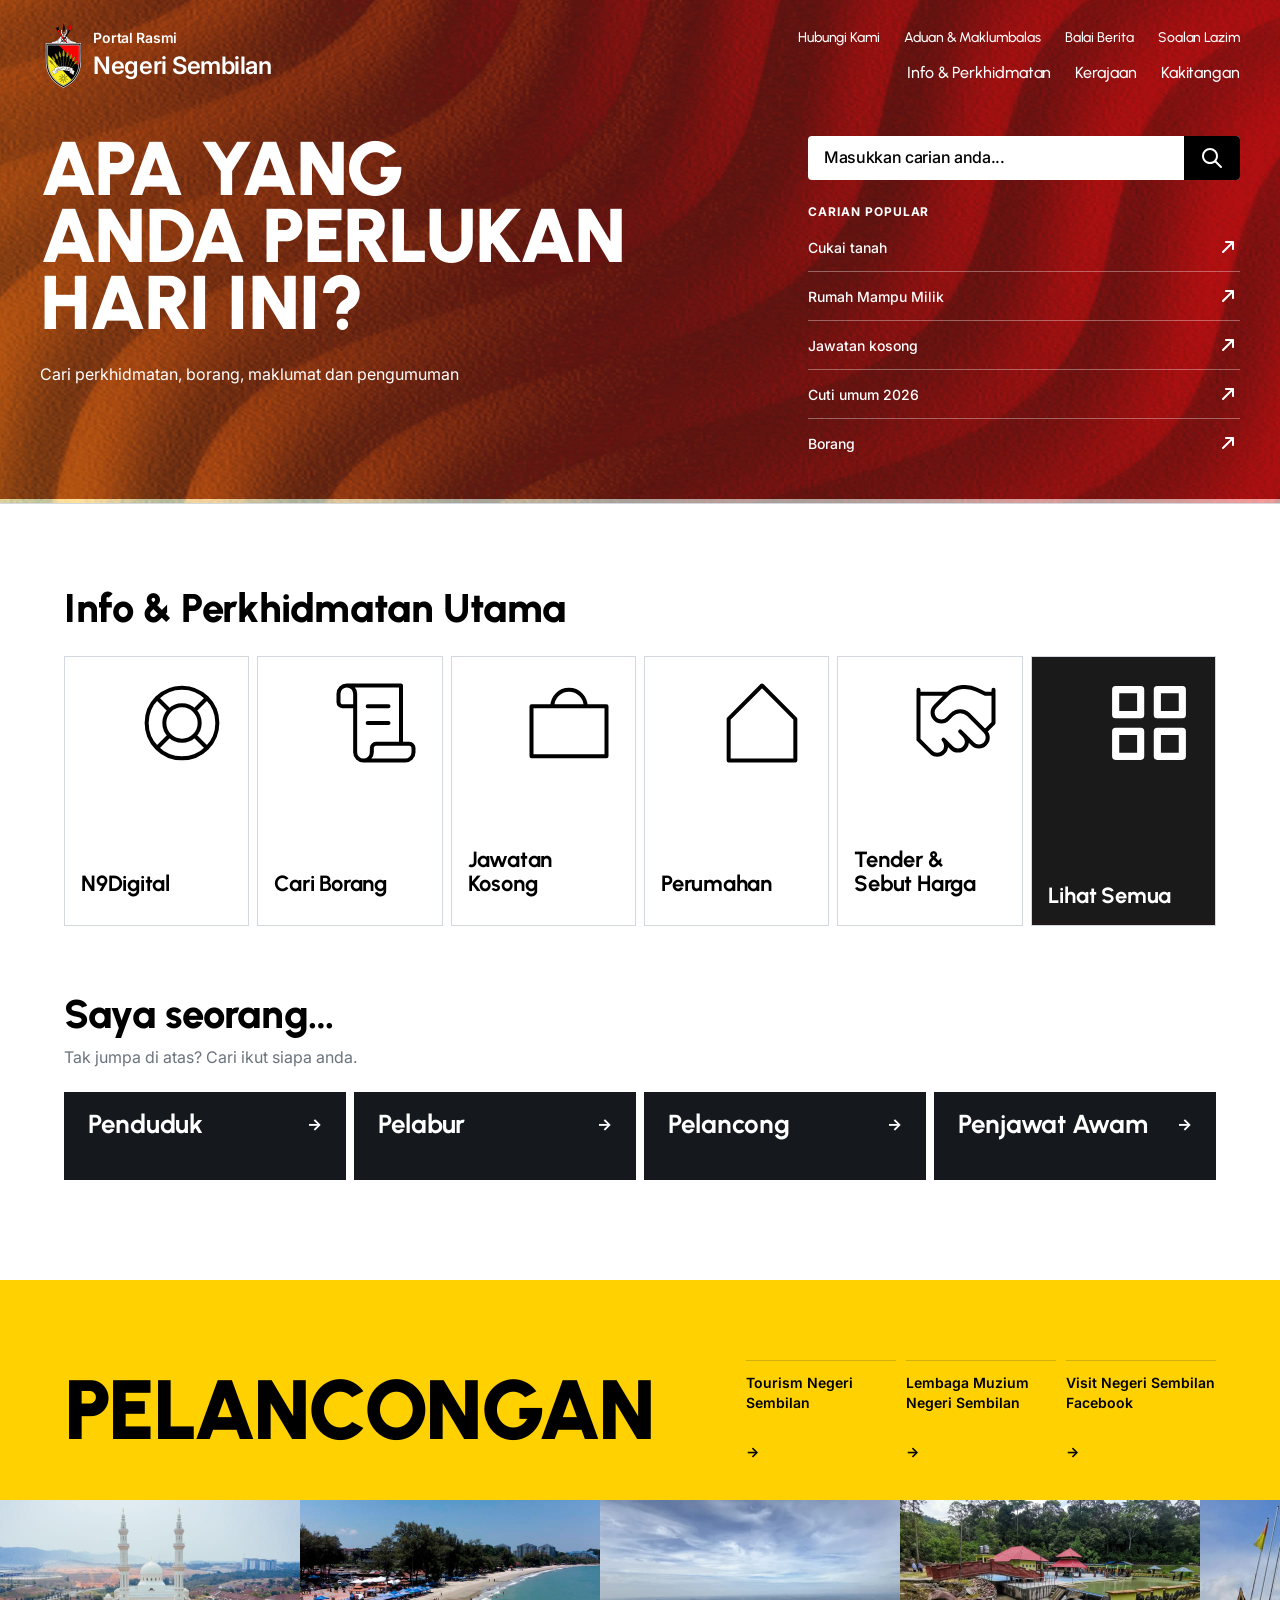
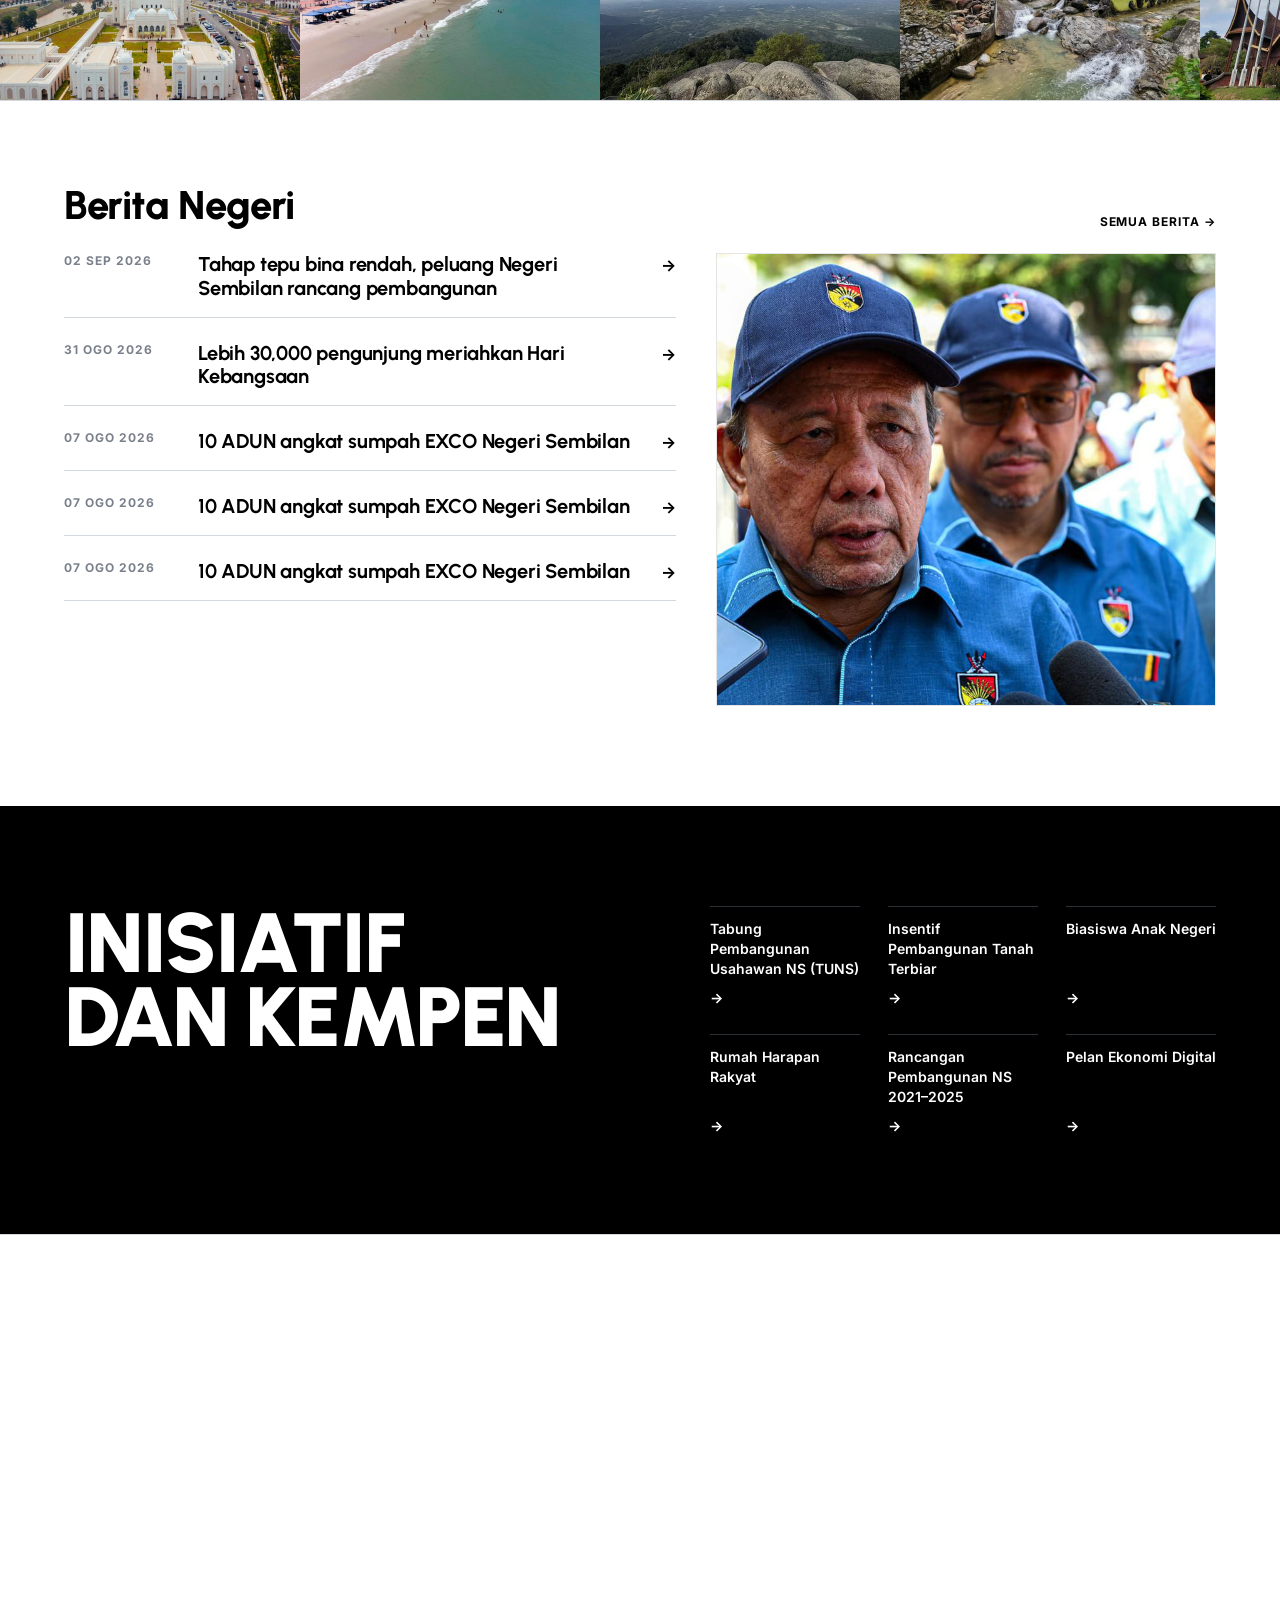
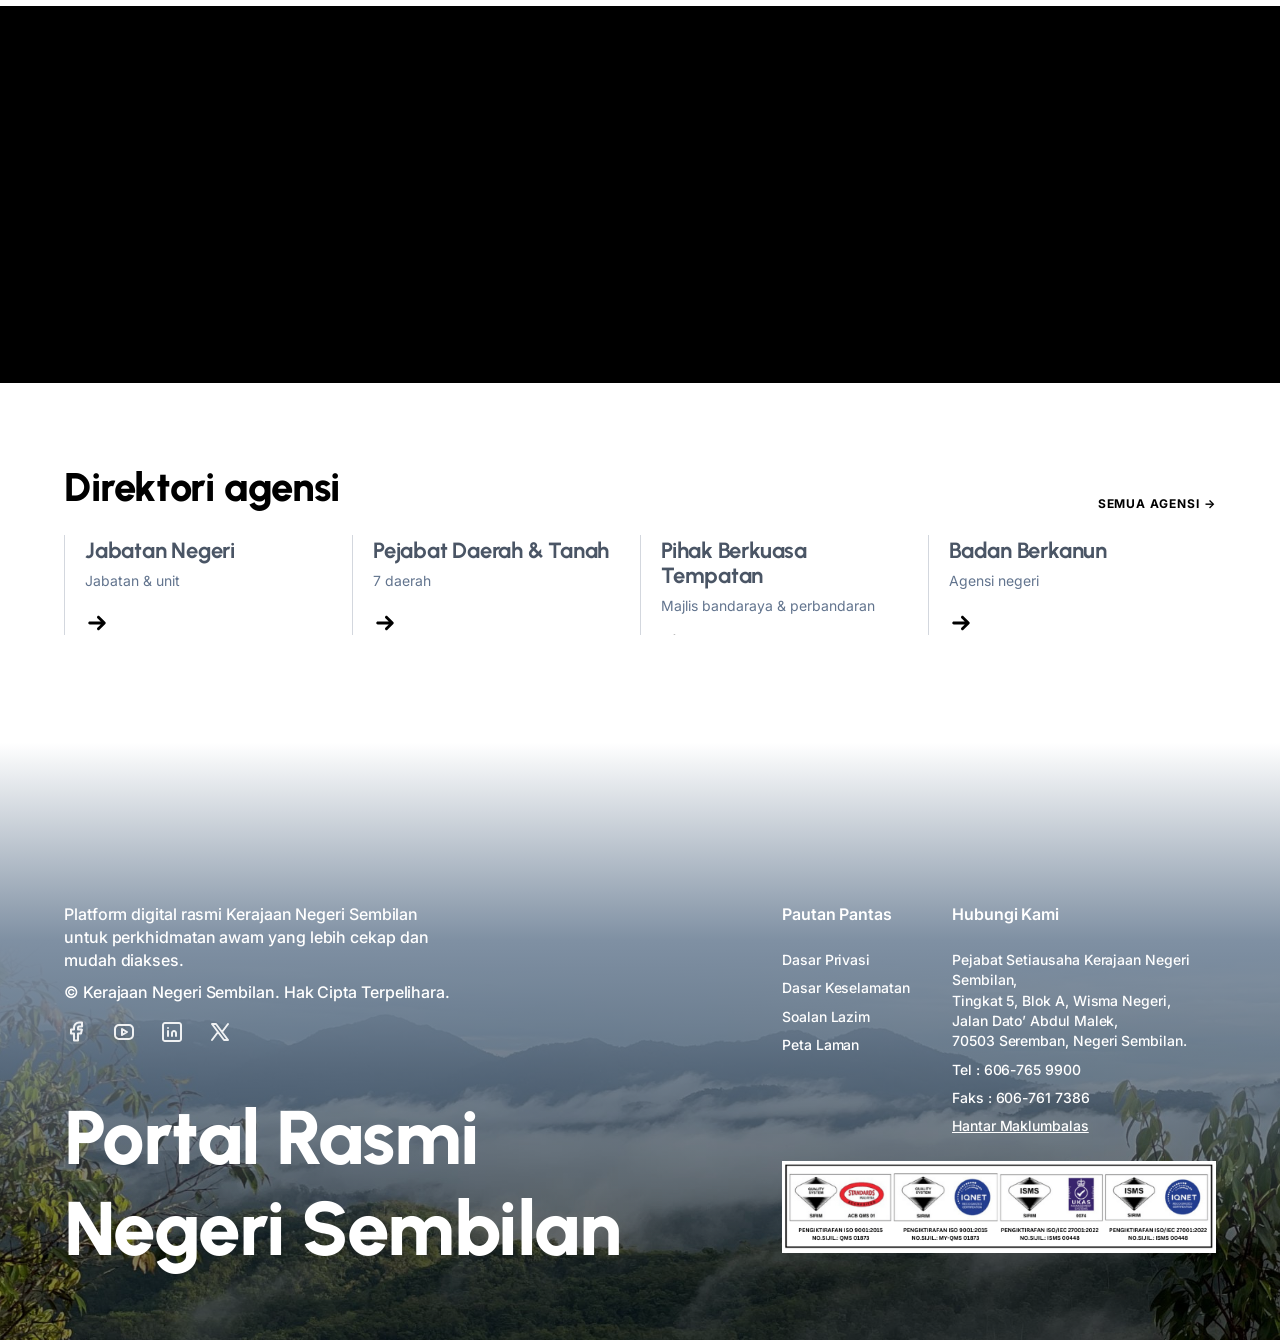
==== index.html @ 41e143c8 "first push" ====
<!DOCTYPE html>
<html lang="ms">
<head>
<meta charset="utf-8">
<meta name="viewport" content="width=device-width, initial-scale=1">
<title>Portal Rasmi Negeri Sembilan</title>

<link rel="preconnect" href="https://fonts.googleapis.com">
<link rel="preconnect" href="https://fonts.gstatic.com" crossorigin>
<link href="https://fonts.googleapis.com/css2?family=Inter:wght@400;500;600;700&family=Urbanist:wght@500;600;700;800;900&display=swap" rel="stylesheet">

<link rel="stylesheet" href="css/tokens.css">
<link rel="stylesheet" href="css/base.css">
<link rel="stylesheet" href="css/components.css">
<link rel="stylesheet" href="css/megamenu.css">
<link rel="stylesheet" href="css/motion.css">
</head>
<body>

<div class="masthead-zone">

<!-- ===== Hero ===== -->
<section class="hero on-dark">
  <div class="hero__plate" aria-hidden="true"></div>

  <header class="masthead">
    <a class="brand" href="#">
      <span class="brand__crest">
        <img src="assets/img/logo-banner.png" alt="">
      </span>
      <span class="brand__text">
        <span class="brand__kicker">Portal Rasmi</span>
        <span class="brand__name">Negeri Sembilan</span>
      </span>
    </a>
    <div class="masthead__nav">
      <nav class="utility" aria-label="Pautan utiliti">
        <a href="#">Hubungi Kami</a>
        <a href="#">Aduan &amp; Maklumbalas</a>
        <a href="#">Balai Berita</a>
        <a href="#">Soalan Lazim</a>
      </nav>
      <nav class="primary" aria-label="Navigasi utama">
        <a href="#" data-megamenu="mm-info">Info &amp; Perkhidmatan</a>
        <a href="#" data-megamenu="mm-kerajaan">Kerajaan</a>
        <a href="#" data-megamenu="mm-kakitangan">Kakitangan</a>
      </nav>
    </div>
  </header>

  <div class="hero__body">
    <div class="hero__title-block">
      <div data-reveal="wipe">
        <h1 class="hero__title">Apa yang<br>anda perlukan<br>hari ini?</h1>
      </div>
      <p class="hero__lead" data-reveal="rise">Cari perkhidmatan, borang, maklumat dan pengumuman</p>
    </div>

    <div class="hero__search" data-reveal="rise">
      <form class="search" role="search" onsubmit="return false">
        <label class="visually-hidden" for="q">Cari</label>
        <input class="search__field" id="q" type="search" placeholder="Masukkan carian anda...">
        <button class="search__go" type="submit" aria-label="Cari">
          <img src="assets/icons/search.svg" alt="">
        </button>
      </form>

      <div class="popular">
        <p class="label">Carian popular</p>
        <ul data-reveal="stagger">
          <li><a href="#"><span>Cukai tanah</span><img src="assets/icons/arrow-up-right.svg" alt=""></a></li>
          <li><a href="#"><span>Rumah Mampu Milik</span><img src="assets/icons/arrow-up-right.svg" alt=""></a></li>
          <li><a href="#"><span>Jawatan kosong</span><img src="assets/icons/arrow-up-right.svg" alt=""></a></li>
          <li><a href="#"><span>Cuti umum 2026</span><img src="assets/icons/arrow-up-right.svg" alt=""></a></li>
          <li><a href="#"><span>Borang</span><img src="assets/icons/arrow-up-right.svg" alt=""></a></li>
        </ul>
      </div>
    </div>
  </div>
</section>

<div class="megamenu" id="mm-info" hidden>
  <div class="megamenu__inner">
    <div class="megamenu__motif" aria-hidden="true"></div>
    <div class="mm-rail">
      <ul class="mm-rail__items" role="tablist" aria-label="Info &amp; Perkhidmatan">
        <li><button class="mm-item" type="button" role="tab" aria-selected="true" aria-controls="p-info-0"><span>Perkhidmatan Atas Talian</span><span class="mm-item__chev" aria-hidden="true">›</span></button></li>
        <li><button class="mm-item" type="button" role="tab" aria-selected="false" aria-controls="p-info-1"><span>Topik</span><span class="mm-item__chev" aria-hidden="true">›</span></button></li>
        <li><button class="mm-item" type="button" role="tab" aria-selected="false" aria-controls="p-info-2"><span>Dasar &amp; Inisiatif</span><span class="mm-item__chev" aria-hidden="true">›</span></button></li>
        <li><a class="mm-item" href="#"><span>Borang Awam</span><span class="mm-item__chev" aria-hidden="true">›</span></a></li>
        <li><button class="mm-item" type="button" role="tab" aria-selected="false" aria-controls="p-info-4"><span>Penerbitan</span><span class="mm-item__chev" aria-hidden="true">›</span></button></li>
        <li><button class="mm-item" type="button" role="tab" aria-selected="false" aria-controls="p-info-5"><span>Tender &amp; Sebut Harga</span><span class="mm-item__chev" aria-hidden="true">›</span></button></li>
      </ul>
      <div class="mm-rail__foot">
        <div class="mm-rule"></div>
        <a class="mm-cta" href="#">Semua perkhidmatan A–Z <span aria-hidden="true">→</span></a>
      </div>
    </div>
    <div class="mm-pane">
      <section class="mm-panel is-current" id="p-info-0" role="tabpanel">
        <div class="mm-panel__head">
          <p class="mm-eyebrow">Info &amp; Perkhidmatan</p>
          <h2 class="mm-title">Perkhidmatan Atas Talian</h2>
          <p class="mm-deck">9 sistem yang boleh digunakan terus tanpa ke kaunter.</p>
        </div>
        <div class="mm-cols">
          <a class="mm-link" href="#"><span class="mm-link__label">Bayaran Cukai Tanah</span></a>
          <a class="mm-link" href="#"><span class="mm-link__label">Sistem Perkahwinan Islam</span></a>
          <a class="mm-link" href="#"><span class="mm-link__label">Aduan Awam (SPPIM)</span></a>
          <a class="mm-link" href="#"><span class="mm-link__label">N9Pay</span></a>
          <a class="mm-link" href="#"><span class="mm-link__label">Sistem Perumahan NS (ePENS)</span></a>
          <a class="mm-link" href="#"><span class="mm-link__label">N9Digital Bantuan Rakyat</span></a>
          <a class="mm-link" href="#"><span class="mm-link__label">Bantuan Ibu Tunggal (C4UN9)</span></a>
          <a class="mm-link" href="#"><span class="mm-link__label">Lesen Abstraksi Air (SPSA)</span></a>
          <a class="mm-link" href="#"><span class="mm-link__label">Anugerah Siswazah Cemerlang</span></a>
        </div>
        <div class="mm-rule"></div>
        <a class="mm-cta" href="#">Lihat semua 9 perkhidmatan <span aria-hidden="true">→</span></a>
      </section>
      <section class="mm-panel" id="p-info-1" role="tabpanel">
        <div class="mm-panel__head">
          <p class="mm-eyebrow">Info &amp; Perkhidmatan</p>
          <h2 class="mm-title">Topik</h2>
          <p class="mm-deck">11 bidang — setiap satu mengumpul perkhidmatan, borang, dasar dan berita berkaitan.</p>
        </div>
        <div class="mm-cols">
          <a class="mm-link" href="#"><span class="mm-link__label">Perumahan</span></a>
          <a class="mm-link" href="#"><span class="mm-link__label">Pendidikan</span></a>
          <a class="mm-link" href="#"><span class="mm-link__label">Kesihatan</span></a>
          <a class="mm-link" href="#"><span class="mm-link__label">Pertanian</span></a>
          <a class="mm-link" href="#"><span class="mm-link__label">Pelaburan</span></a>
          <a class="mm-link" href="#"><span class="mm-link__label">Pelancongan</span></a>
          <a class="mm-link" href="#"><span class="mm-link__label">Sukan</span></a>
          <a class="mm-link" href="#"><span class="mm-link__label">Tanah (GIS9)</span></a>
          <a class="mm-link" href="#"><span class="mm-link__label">Air</span></a>
          <a class="mm-link" href="#"><span class="mm-link__label">Agama &amp; Syariah</span></a>
          <a class="mm-link" href="#"><span class="mm-link__label">Keselamatan &amp; Anti Dadah</span></a>
        </div>
        <div class="mm-rule"></div>
        <a class="mm-cta" href="#">Lihat semua 11 topik <span aria-hidden="true">→</span></a>
      </section>
      <section class="mm-panel" id="p-info-2" role="tabpanel">
        <div class="mm-panel__head">
          <p class="mm-eyebrow">Info &amp; Perkhidmatan</p>
          <h2 class="mm-title">Dasar &amp; Inisiatif</h2>
          <p class="mm-deck">3 dokumen dasar dan pelan pembangunan negeri.</p>
        </div>
        <div class="mm-cols">
          <a class="mm-link" href="#"><span class="mm-link__label">Rancangan Pembangunan</span></a>
          <a class="mm-link" href="#"><span class="mm-link__label">Inisiatif Belanjawan</span></a>
          <a class="mm-link" href="#"><span class="mm-link__label">Pelan Ekonomi Digital</span></a>
        </div>
        <div class="mm-rule"></div>
        <a class="mm-cta" href="#">Lihat semua 3 dasar <span aria-hidden="true">→</span></a>
      </section>
      <section class="mm-panel" id="p-info-4" role="tabpanel">
        <div class="mm-panel__head">
          <p class="mm-eyebrow">Info &amp; Perkhidmatan</p>
          <h2 class="mm-title">Penerbitan</h2>
          <p class="mm-deck">10 penerbitan rasmi terbitan PSUK Negeri Sembilan.</p>
        </div>
        <div class="mm-cols">
          <a class="mm-link" href="#"><span class="mm-link__label">Pelan Ekonomi Digital Negeri Sembilan 2027</span></a>
          <a class="mm-link" href="#"><span class="mm-link__label">Buletin Edisi Januari–Jun 2024</span></a>
          <a class="mm-link" href="#"><span class="mm-link__label">Polisi Keselamatan Siber Pentadbiran Kerajaan Negeri Sembilan Versi 1.0</span></a>
          <a class="mm-link" href="#"><span class="mm-link__label">Rancangan Pembangunan Negeri Sembilan 2021–2025</span></a>
          <a class="mm-link" href="#"><span class="mm-link__label">Dasar Keselamatan ICT Versi 3.0 Negeri Sembilan Darul Khusus</span></a>
          <a class="mm-link" href="#"><span class="mm-link__label">Pelan Antirasuah Negeri Sembilan 2020–2024</span></a>
          <a class="mm-link" href="#"><span class="mm-link__label">Pelan Antirasuah Nasional 2019–2023</span></a>
          <a class="mm-link" href="#"><span class="mm-link__label">Business Process Re-engineering PSUK Negeri Sembilan 2015/2016</span></a>
          <a class="mm-link" href="#"><span class="mm-link__label">Buku Peraturan-Peraturan Pegawai Awam (Kelakuan dan Tatatertib) (Negeri Sembilan) 2006</span></a>
          <a class="mm-link" href="#"><span class="mm-link__label">Pelan Strategik PSUK Negeri Sembilan 2021–2025</span></a>
        </div>
        <div class="mm-rule"></div>
        <a class="mm-cta" href="#">Lihat semua penerbitan <span aria-hidden="true">→</span></a>
      </section>
      <section class="mm-panel" id="p-info-5" role="tabpanel">
        <div class="mm-panel__head">
          <p class="mm-eyebrow">Info &amp; Perkhidmatan</p>
          <h2 class="mm-title">Tender &amp; Sebut Harga</h2>
          <p class="mm-deck">Terokai tender dan sebut harga semasa.</p>
        </div>
        <div class="mm-cols">
          <a class="mm-link" href="#"><span class="mm-link__label">Terkini</span></a>
          <a class="mm-link" href="#"><span class="mm-link__label">Ditutup</span></a>
        </div>
        <div class="mm-rule"></div>
        <a class="mm-cta" href="#">Lihat semua <span aria-hidden="true">→</span></a>
      </section>
    </div>
  </div>
</div>

<div class="megamenu" id="mm-kerajaan" hidden>
  <div class="megamenu__inner">
    <div class="megamenu__motif" aria-hidden="true"></div>
    <div class="mm-rail">
      <ul class="mm-rail__items" role="tablist" aria-label="Kerajaan">
        <li><button class="mm-item" type="button" role="tab" aria-selected="true" aria-controls="p-kerajaan-0"><span>Mengenai Negeri Sembilan</span><span class="mm-item__chev" aria-hidden="true">›</span></button></li>
        <li><button class="mm-item" type="button" role="tab" aria-selected="false" aria-controls="p-kerajaan-1"><span>Pimpinan Negeri</span><span class="mm-item__chev" aria-hidden="true">›</span></button></li>
        <li><button class="mm-item" type="button" role="tab" aria-selected="false" aria-controls="p-kerajaan-2"><span>Dewan Undangan Negeri</span><span class="mm-item__chev" aria-hidden="true">›</span></button></li>
        <li><button class="mm-item" type="button" role="tab" aria-selected="false" aria-controls="p-kerajaan-3"><span>Pentadbiran</span><span class="mm-item__chev" aria-hidden="true">›</span></button></li>
        <li><button class="mm-item" type="button" role="tab" aria-selected="false" aria-controls="p-kerajaan-4"><span>Akta / Pekeliling</span><span class="mm-item__chev" aria-hidden="true">›</span></button></li>
        <li><button class="mm-item" type="button" role="tab" aria-selected="false" aria-controls="p-kerajaan-5"><span>Daerah</span><span class="mm-item__chev" aria-hidden="true">›</span></button></li>
        <li><a class="mm-item" href="#"><span>Direktori Agensi</span><span class="mm-item__chev" aria-hidden="true">›</span></a></li>
      </ul>
      <div class="mm-rail__foot">
        <div class="mm-rule"></div>
        <a class="mm-cta" href="#">Peta Laman Kerajaan <span aria-hidden="true">→</span></a>
      </div>
    </div>
    <div class="mm-pane">
      <section class="mm-panel is-current" id="p-kerajaan-0" role="tabpanel">
        <div class="mm-panel__head">
          <p class="mm-eyebrow">Kerajaan</p>
          <h2 class="mm-title">Mengenai Negeri Sembilan</h2>
          <p class="mm-deck">5 halaman latar negeri dan lambang rasmi.</p>
        </div>
        <div class="mm-cols">
          <a class="mm-link" href="#"><span class="mm-link__label">Pengenalan &amp; Lokasi</span></a>
          <a class="mm-link" href="#"><span class="mm-link__label">Sejarah Penubuhan</span></a>
          <a class="mm-link" href="#"><span class="mm-link__label">Adat Perpatih</span></a>
          <a class="mm-link" href="#"><span class="mm-link__label">Bendera &amp; Jata</span></a>
          <a class="mm-link" href="#"><span class="mm-link__label">Lagu Kebesaran</span></a>
        </div>
        <div class="mm-rule"></div>
        <a class="mm-cta" href="#">Lihat semua 5 halaman <span aria-hidden="true">→</span></a>
      </section>
      <section class="mm-panel" id="p-kerajaan-1" role="tabpanel">
        <div class="mm-panel__head">
          <p class="mm-eyebrow">Kerajaan</p>
          <h2 class="mm-title">Pimpinan Negeri</h2>
          <p class="mm-deck">4 peringkat kepimpinan negeri.</p>
        </div>
        <div class="mm-cols">
          <a class="mm-link" href="#"><span class="mm-link__label">Institusi Diraja</span></a>
          <a class="mm-link" href="#"><span class="mm-link__label">Undang &amp; Tunku Besar Tampin</span></a>
          <a class="mm-link" href="#"><span class="mm-link__label">Menteri Besar</span></a>
          <a class="mm-link" href="#"><span class="mm-link__label">EXCO</span></a>
        </div>
        <div class="mm-rule"></div>
        <a class="mm-cta" href="#">Lihat semua 4 halaman <span aria-hidden="true">→</span></a>
      </section>
      <section class="mm-panel" id="p-kerajaan-2" role="tabpanel">
        <div class="mm-panel__head">
          <p class="mm-eyebrow">Kerajaan</p>
          <h2 class="mm-title">Dewan Undangan Negeri</h2>
          <p class="mm-deck">2 halaman — wakil rakyat dan rekod persidangan.</p>
        </div>
        <div class="mm-cols">
          <a class="mm-link" href="#"><span class="mm-link__label">Cari ADUN anda (36 kawasan)</span></a>
          <a class="mm-link" href="#"><span class="mm-link__label">Penyata Dewan → Pusat Dokumen</span></a>
        </div>
        <div class="mm-rule"></div>
        <a class="mm-cta" href="#">Lihat semua 2 halaman <span aria-hidden="true">→</span></a>
      </section>
      <section class="mm-panel" id="p-kerajaan-3" role="tabpanel">
        <div class="mm-panel__head">
          <p class="mm-eyebrow">Kerajaan</p>
          <h2 class="mm-title">Pentadbiran</h2>
          <p class="mm-deck">3 halaman. Kandungan Pejabat SUK NS diserap ke dalam pane ini.</p>
        </div>
        <div class="mm-cols">
          <a class="mm-link" href="#"><span class="mm-link__label">Struktur Pentadbiran Negeri</span></a>
          <a class="mm-link" href="#"><span class="mm-link__label">Struktur Organisasi</span></a>
          <a class="mm-link" href="#"><span class="mm-link__label">Pejabat SUK NS</span></a>
        </div>
        <div class="mm-rule"></div>
        <a class="mm-cta" href="#">Lihat semua dalam Pentadbiran <span aria-hidden="true">→</span></a>
      </section>
      <section class="mm-panel" id="p-kerajaan-4" role="tabpanel">
        <div class="mm-panel__head">
          <p class="mm-eyebrow">Kerajaan</p>
          <h2 class="mm-title">Akta / Pekeliling</h2>
          <p class="mm-deck">3 jenis dokumen perundangan dan panduan.</p>
        </div>
        <div class="mm-cols">
          <a class="mm-link" href="#"><span class="mm-link__label">Pekeliling</span></a>
          <a class="mm-link" href="#"><span class="mm-link__label">Garis Panduan</span></a>
          <a class="mm-link" href="#"><span class="mm-link__label">Polisi Agensi</span></a>
        </div>
        <div class="mm-rule"></div>
        <a class="mm-cta" href="#">Lihat semua 3 jenis dokumen <span aria-hidden="true">→</span></a>
      </section>
      <section class="mm-panel" id="p-kerajaan-5" role="tabpanel">
        <div class="mm-panel__head">
          <p class="mm-eyebrow">Kerajaan</p>
          <h2 class="mm-title">Daerah</h2>
          <p class="mm-deck">7 daerah Negeri Sembilan.</p>
        </div>
        <div class="mm-cols">
          <a class="mm-link" href="#"><span class="mm-link__label">Jempol</span></a>
          <a class="mm-link" href="#"><span class="mm-link__label">Jelebu</span></a>
          <a class="mm-link" href="#"><span class="mm-link__label">Kuala Pilah</span></a>
          <a class="mm-link" href="#"><span class="mm-link__label">Seremban</span></a>
          <a class="mm-link" href="#"><span class="mm-link__label">Tampin</span></a>
          <a class="mm-link" href="#"><span class="mm-link__label">Port Dickson</span></a>
          <a class="mm-link" href="#"><span class="mm-link__label">Rembau</span></a>
        </div>
        <div class="mm-rule"></div>
        <a class="mm-cta" href="#">Lihat semua 7 daerah <span aria-hidden="true">→</span></a>
      </section>
    </div>
  </div>
</div>

<div class="megamenu" id="mm-kakitangan" hidden>
  <div class="megamenu__inner">
    <div class="megamenu__motif" aria-hidden="true"></div>
    <div class="mm-rail">
      <ul class="mm-rail__items" role="tablist" aria-label="Kakitangan">
        <li><a class="mm-item" href="#"><span>Direktori Pegawai</span><span class="mm-item__chev" aria-hidden="true">›</span></a></li>
        <li><button class="mm-item" type="button" role="tab" aria-selected="true" aria-controls="p-kakitangan-1"><span>Majlis Bersama Jabatan (MBJ)</span><span class="mm-item__chev" aria-hidden="true">›</span></button></li>
        <li><button class="mm-item" type="button" role="tab" aria-selected="false" aria-controls="p-kakitangan-2"><span>Borang Penjawat Awam</span><span class="mm-item__chev" aria-hidden="true">›</span></button></li>
        <li><a class="mm-item" href="#"><span>CSIRTNS</span><span class="mm-item__chev" aria-hidden="true">›</span></a></li>
        <li><button class="mm-item" type="button" role="tab" aria-selected="false" aria-controls="p-kakitangan-4"><span>Sistem Luaran</span><span class="mm-item__chev" aria-hidden="true">›</span></button></li>
      </ul>
      <div class="mm-rail__foot">
        <div class="mm-rule"></div>
        <a class="mm-cta" href="#">Semua sistem A–Z <span aria-hidden="true">→</span></a>
      </div>
    </div>
    <div class="mm-pane">
      <section class="mm-panel is-current" id="p-kakitangan-1" role="tabpanel">
        <div class="mm-panel__head">
          <p class="mm-eyebrow">Kakitangan</p>
          <h2 class="mm-title">Majlis Bersama Jabatan (MBJ)</h2>
          <p class="mm-deck">2 halaman — latar dan keanggotaan majlis.</p>
        </div>
        <div class="mm-cols">
          <a class="mm-link" href="#"><span class="mm-link__label">Pengenalan</span></a>
          <a class="mm-link" href="#"><span class="mm-link__label">Keanggotaan MBJ</span></a>
        </div>
        <div class="mm-rule"></div>
        <a class="mm-cta" href="#">Lihat semua 2 halaman <span aria-hidden="true">→</span></a>
      </section>
      <section class="mm-panel" id="p-kakitangan-2" role="tabpanel">
        <div class="mm-panel__head">
          <p class="mm-eyebrow">Kakitangan</p>
          <h2 class="mm-title">Borang Penjawat Awam</h2>
          <p class="mm-deck">3 borang untuk kegunaan penjawat awam negeri.</p>
        </div>
        <div class="mm-cols">
          <a class="mm-link" href="#"><span class="mm-link__label">Borang A</span></a>
          <a class="mm-link" href="#"><span class="mm-link__label">Borang B</span></a>
          <a class="mm-link" href="#"><span class="mm-link__label">Borang C</span></a>
        </div>
        <div class="mm-rule"></div>
        <a class="mm-cta" href="#">Lihat semua borang <span aria-hidden="true">→</span></a>
      </section>
      <section class="mm-panel" id="p-kakitangan-4" role="tabpanel">
        <div class="mm-panel__head">
          <p class="mm-eyebrow">Kakitangan</p>
          <h2 class="mm-title">Sistem Luaran</h2>
          <p class="mm-deck">20 sistem dalaman untuk kegunaan penjawat awam negeri.</p>
        </div>
        <div class="mm-cols">
          <a class="mm-link" href="#"><span class="mm-link__label">MyGovUC 3.0</span></a>
          <a class="mm-link" href="#"><span class="mm-link__label">HRMIS</span></a>
          <a class="mm-link" href="#"><span class="mm-link__label">e-Punch Card</span></a>
          <a class="mm-link" href="#"><span class="mm-link__label">e-Gerak</span></a>
          <a class="mm-link" href="#"><span class="mm-link__label">Portal iSPEKS</span></a>
          <a class="mm-link" href="#"><span class="mm-link__label">eHelpdesk (Pejabat SUK sahaja)</span></a>
          <a class="mm-link" href="#"><span class="mm-link__label">eRating</span></a>
          <a class="mm-link" href="#"><span class="mm-link__label">eKursus</span></a>
          <a class="mm-link" href="#"><span class="mm-link__label">Sistem Tempahan</span></a>
          <a class="mm-link" href="#"><span class="mm-link__label">Sistem Aduan Aplikasi (Faultlog)</span></a>
          <a class="mm-link" href="#"><span class="mm-link__label">Sistem Pengurusan Stor (SPS)</span></a>
          <a class="mm-link" href="#"><span class="mm-link__label">Sistem Pingat</span></a>
          <a class="mm-link" href="#"><span class="mm-link__label">Sistem RatingNS</span></a>
          <a class="mm-link" href="#"><span class="mm-link__label">Sistem Click N Repair</span></a>
          <a class="mm-link" href="#"><span class="mm-link__label">Sistem Tempahan Rumah Peranginan</span></a>
          <a class="mm-link" href="#"><span class="mm-link__label">Sistem Pemantauan Projek ICT (SPPICT)</span></a>
          <a class="mm-link" href="#"><span class="mm-link__label">Sistem Profil ADUN (SPADUN) 2.0</span></a>
          <a class="mm-link" href="#"><span class="mm-link__label">NSPROMISE</span></a>
          <a class="mm-link" href="#"><span class="mm-link__label">Direktori Pegawai &amp; Kakitangan</span></a>
          <a class="mm-link" href="#"><span class="mm-link__label">Sistem Pengurusan Sumber Air (SPSA)</span></a>
        </div>
        <div class="mm-rule"></div>
        <a class="mm-cta" href="#">Lihat semua 20 sistem <span aria-hidden="true">→</span></a>
      </section>
    </div>
  </div>
</div>

</div>
<div class="mm-scrim" hidden></div>

<main>

<!-- ===== 02 Info & Perkhidmatan Utama ===== -->
<section class="section section--ruled services">
  <div class="container">
    <div class="section__head" data-reveal="rise">
      <h2 class="h2">Info &amp; Perkhidmatan Utama</h2>
    </div>
    <div class="services__grid" data-reveal="stagger">
      <a class="card" href="#">
        <span class="card__icon"><img src="assets/icons/life-buoy.svg" alt=""></span>
        <span class="card__body">
          <span class="h3">N9Digital</span>
          <span class="card__desc"><span>Perkhidmatan digital negeri</span></span>
        </span>
      </a>
      <a class="card" href="#">
        <span class="card__icon"><img src="assets/icons/scroll-text.svg" alt=""></span>
        <span class="card__body">
          <span class="h3">Cari Borang</span>
          <span class="card__desc"><span>Borang rasmi jabatan dan agensi</span></span>
        </span>
      </a>
      <a class="card" href="#">
        <span class="card__icon"><img src="assets/icons/briefcase.svg" alt=""></span>
        <span class="card__body">
          <span class="h3">Jawatan Kosong</span>
          <span class="card__desc"><span>Peluang kerjaya perkhidmatan awam</span></span>
        </span>
      </a>
      <a class="card" href="#">
        <span class="card__icon"><img src="assets/icons/house.svg" alt=""></span>
        <span class="card__body">
          <span class="h3">Perumahan</span>
          <span class="card__desc"><span>Rumah mampu milik dan permohonan</span></span>
        </span>
      </a>
      <a class="card" href="#">
        <span class="card__icon"><img src="assets/icons/handshake.svg" alt=""></span>
        <span class="card__body">
          <span class="h3">Tender &amp; Sebut Harga</span>
          <span class="card__desc"><span>Kenyataan tawaran dan keputusan</span></span>
        </span>
      </a>
      <a class="card card--all" href="#">
        <span class="card__icon">
          <img src="assets/icons/grid.svg" alt="">
          <img src="assets/icons/grid-hover.svg" alt="">
        </span>
        <span class="card__body">
          <span class="h3">Lihat Semua</span>
        </span>
      </a>
    </div>
  </div>
</section>

<!-- ===== 03 Saya seorang… ===== -->
<section class="section persona-section">
  <div class="container">
    <div class="persona-section__head" data-reveal="rise">
      <h2 class="h2">Saya seorang…</h2>
      <p class="persona-section__deck">Tak jumpa di atas? Cari ikut siapa anda.</p>
    </div>
    <div class="persona" data-reveal="stagger">
      <a class="persona__chip" href="#"><span>Penduduk</span><span aria-hidden="true">→</span></a>
      <a class="persona__chip" href="#"><span>Pelabur</span><span aria-hidden="true">→</span></a>
      <a class="persona__chip" href="#"><span>Pelancong</span><span aria-hidden="true">→</span></a>
      <a class="persona__chip" href="#"><span>Penjawat Awam</span><span aria-hidden="true">→</span></a>
    </div>
  </div>
</section>

<!-- ===== Breaker · Pelancongan ===== -->
<section class="breaker breaker--tourism">
  <div class="container">
    <div data-reveal="wipe">
      <h2 class="wordmark">Pelancongan</h2>
    </div>
    <div class="lk-grid lk-grid--row" data-reveal="stagger">
      <a class="lk" href="#">
        <span class="lk__title">Tourism Negeri Sembilan</span>
        <span class="lk__arrow" aria-hidden="true">→</span>
      </a>
      <a class="lk" href="#">
        <span class="lk__title">Lembaga Muzium Negeri Sembilan</span>
        <span class="lk__arrow" aria-hidden="true">→</span>
      </a>
      <a class="lk" href="#">
        <span class="lk__title">Visit Negeri Sembilan Facebook</span>
        <span class="lk__arrow" aria-hidden="true">→</span>
      </a>
    </div>
  </div>

  <div class="carousel" aria-hidden="true">
    <div class="carousel__strip">
      <figure><img src="assets/img/tour-1-masjid.jpg" alt=""></figure>
      <figure><img src="assets/img/tour-2-pantai.jpg" alt=""></figure>
      <figure><img src="assets/img/tour-3-gunung.jpg" alt=""></figure>
      <figure><img src="assets/img/tour-4-taman.jpg" alt=""></figure>
      <figure><img src="assets/img/tour-5-muzium.jpg" alt=""></figure>
      <figure><img src="assets/img/tour-1-masjid.jpg" alt=""></figure>
      <figure><img src="assets/img/tour-2-pantai.jpg" alt=""></figure>
      <figure><img src="assets/img/tour-3-gunung.jpg" alt=""></figure>
      <figure><img src="assets/img/tour-4-taman.jpg" alt=""></figure>
      <figure><img src="assets/img/tour-5-muzium.jpg" alt=""></figure>
    </div>
  </div>
</section>

<!-- ===== 04 Berita & Pengumuman ===== -->
<section class="section section--ruled section--body news-section">
  <div class="container">
    <div class="section__head" data-reveal="rise">
      <h2 class="h2">Berita Negeri</h2>
      <a class="label" href="#">Semua berita →</a>
    </div>

    <div class="news__cols">
      <div class="news__list" data-reveal="stagger">
        <a class="news__item" href="#">
          <span class="news__date label">02 Sep 2026</span>
          <span class="news__title">Tahap tepu bina rendah, peluang Negeri Sembilan rancang pembangunan</span>
          <span class="news__arrow" aria-hidden="true">→</span>
        </a>
        <a class="news__item" href="#">
          <span class="news__date label">31 Ogo 2026</span>
          <span class="news__title">Lebih 30,000 pengunjung meriahkan Hari Kebangsaan</span>
          <span class="news__arrow" aria-hidden="true">→</span>
        </a>
        <a class="news__item" href="#">
          <span class="news__date label">07 Ogo 2026</span>
          <span class="news__title">10 ADUN angkat sumpah EXCO Negeri Sembilan</span>
          <span class="news__arrow" aria-hidden="true">→</span>
        </a>
        <a class="news__item" href="#">
          <span class="news__date label">07 Ogo 2026</span>
          <span class="news__title">10 ADUN angkat sumpah EXCO Negeri Sembilan</span>
          <span class="news__arrow" aria-hidden="true">→</span>
        </a>
        <a class="news__item" href="#">
          <span class="news__date label">07 Ogo 2026</span>
          <span class="news__title">10 ADUN angkat sumpah EXCO Negeri Sembilan</span>
          <span class="news__arrow" aria-hidden="true">→</span>
        </a>
      </div>

      <figure class="news__figure" data-reveal="rise">
        <img src="assets/img/berita-utama.jpg" alt="Menteri Besar Negeri Sembilan bersama rombongan pada satu majlis rasmi">
      </figure>
    </div>
  </div>
</section>

<!-- ===== Breaker · Inisiatif dan Kempen ===== -->
<section class="section breaker breaker--dark on-dark">
  <div class="container">
    <div class="breaker__head">
      <div data-reveal="wipe">
        <h2 class="wordmark">Inisiatif<br>dan Kempen</h2>
      </div>
      <div class="breaker__rule" data-reveal="draw"></div>
    </div>
    <div class="lk-grid lk-grid--3" data-reveal="stagger">
      <a class="lk" href="#">
        <span class="lk__title">Tabung Pembangunan Usahawan NS (TUNS)</span>
        <span class="lk__arrow" aria-hidden="true">→</span>
      </a>
      <a class="lk" href="#">
        <span class="lk__title">Insentif Pembangunan Tanah Terbiar</span>
        <span class="lk__arrow" aria-hidden="true">→</span>
      </a>
      <a class="lk" href="#">
        <span class="lk__title">Biasiswa Anak Negeri</span>
        <span class="lk__arrow" aria-hidden="true">→</span>
      </a>
      <a class="lk" href="#">
        <span class="lk__title">Rumah Harapan Rakyat</span>
        <span class="lk__arrow" aria-hidden="true">→</span>
      </a>
      <a class="lk" href="#">
        <span class="lk__title">Rancangan Pembangunan NS 2021–2025</span>
        <span class="lk__arrow" aria-hidden="true">→</span>
      </a>
      <a class="lk" href="#">
        <span class="lk__title">Pelan Ekonomi Digital</span>
        <span class="lk__arrow" aria-hidden="true">→</span>
      </a>
    </div>
  </div>
</section>

<!-- ===== 05 Pimpinan Negeri ===== -->
<section class="section section--ruled section--body dir-section">
  <div class="container">
    <div class="section__head" data-reveal="rise">
      <h2 class="h2">Pimpinan Negeri</h2>
      <a class="label" href="#">Kenali pimpinan →</a>
    </div>
    <div class="dir dir--5" data-reveal="stagger">
      <a class="dir__cell" href="#">
        <span>
          <span class="h3 dir__title">Yang di-Pertuan Besar</span>
          <span class="dir__body">Institusi Diraja</span>
        </span>
        <img src="assets/icons/arrow-right.svg" alt="">
      </a>
      <a class="dir__cell" href="#">
        <span>
          <span class="h3 dir__title">Undang &amp; Tunku Besar Tampin</span>
          <span class="dir__body">Adat Perpatih</span>
        </span>
        <img src="assets/icons/arrow-right.svg" alt="">
      </a>
      <a class="dir__cell dir__cell--loose" href="#">
        <span>
          <span class="h3 dir__title">Menteri Besar</span>
          <span class="dir__body">Dato’ Haji Ismail Lasim</span>
        </span>
        <img src="assets/icons/arrow-right.svg" alt="">
      </a>
      <a class="dir__cell dir__cell--loose" href="#">
        <span>
          <span class="h3 dir__title">Ahli EXCO</span>
          <span class="dir__body">Agensi negeri</span>
        </span>
        <img src="assets/icons/arrow-right.svg" alt="">
      </a>
      <a class="dir__cell" href="#">
        <span>
          <span class="h3 dir__title">Dewan Undangan Negeri</span>
          <span class="dir__body">Ahli Dewan Undangan Negeri</span>
        </span>
        <img src="assets/icons/arrow-right.svg" alt="">
      </a>
    </div>
  </div>
</section>

<!-- ===== Breaker · Belia dan Sukan ===== -->
<section class="section breaker breaker--dark on-dark">
  <div class="container">
    <div class="breaker__head">
      <div data-reveal="wipe">
        <h2 class="wordmark">Belia<br>dan Sukan</h2>
      </div>
      <div class="breaker__rule" data-reveal="draw"></div>
    </div>
    <div class="lk-grid lk-grid--3" data-reveal="stagger">
      <a class="lk" href="#">
        <span class="lk__title">Program &amp; acara sukan</span>
        <span class="lk__arrow" aria-hidden="true">→</span>
      </a>
      <a class="lk" href="#">
        <span class="lk__title">Kemudahan &amp; stadium</span>
        <span class="lk__arrow" aria-hidden="true">→</span>
      </a>
      <a class="lk" href="#">
        <span class="lk__title">Majlis Sukan Negeri Sembilan</span>
        <span class="lk__arrow" aria-hidden="true">→</span>
      </a>
    </div>
  </div>
</section>

<!-- ===== 06 Direktori agensi ===== -->
<section class="section section--body dir-section">
  <div class="container">
    <div class="section__head" data-reveal="rise">
      <h2 class="h2">Direktori agensi</h2>
      <a class="label" href="#">Semua agensi →</a>
    </div>
    <div class="dir dir--4 dir--agency" data-reveal="stagger">
      <a class="dir__cell" href="#">
        <span>
          <span class="h3 dir__title">Jabatan Negeri</span>
          <span class="dir__body">Jabatan &amp; unit</span>
        </span>
        <img src="assets/icons/arrow-right.svg" alt="">
      </a>
      <a class="dir__cell" href="#">
        <span>
          <span class="h3 dir__title">Pejabat Daerah &amp; Tanah</span>
          <span class="dir__body">7 daerah</span>
        </span>
        <img src="assets/icons/arrow-right.svg" alt="">
      </a>
      <a class="dir__cell" href="#">
        <span>
          <span class="h3 dir__title">Pihak Berkuasa Tempatan</span>
          <span class="dir__body">Majlis bandaraya &amp; perbandaran</span>
        </span>
        <img src="assets/icons/arrow-right.svg" alt="">
      </a>
      <a class="dir__cell" href="#">
        <span>
          <span class="h3 dir__title">Badan Berkanun</span>
          <span class="dir__body">Agensi negeri</span>
        </span>
        <img src="assets/icons/arrow-right.svg" alt="">
      </a>
    </div>
  </div>
</section>

</main>

<!-- ===== Footer ===== -->
<footer class="footer on-dark">
  <div class="footer__bg" aria-hidden="true">
    <img src="assets/img/footer-bg.jpg" alt="">
  </div>

  <div class="container">
    <div class="footer__top">
      <div class="footer__left">
        <div class="footer__blurb" data-reveal="rise">
          <div class="stack">
            <p>Platform digital rasmi Kerajaan Negeri Sembilan untuk perkhidmatan awam yang lebih cekap dan mudah diakses.</p>
            <p>© Kerajaan Negeri Sembilan. Hak Cipta Terpelihara.</p>
          </div>
          <nav class="socials" aria-label="Media sosial">
            <a href="#" aria-label="Facebook"><img src="assets/icons/facebook.svg" alt=""></a>
            <a href="#" aria-label="YouTube"><img src="assets/icons/youtube.svg" alt=""></a>
            <a href="#" aria-label="LinkedIn"><img src="assets/icons/linkedin.svg" alt=""></a>
            <a href="#" aria-label="X"><img src="assets/icons/x.svg" alt=""></a>
          </nav>
        </div>

        <div data-reveal="wipe">
          <p class="footer__wordmark">Portal Rasmi<br>Negeri Sembilan</p>
        </div>
      </div>

      <div class="footer__right" data-reveal="rise">
        <div class="footer__nav">
          <nav class="footer__col footer__col--links">
            <h2>Pautan Pantas</h2>
            <a href="#">Dasar Privasi</a>
            <a href="#">Dasar Keselamatan</a>
            <a href="#">Soalan Lazim</a>
            <a href="#">Peta Laman</a>
          </nav>
          <div class="footer__col footer__col--contact">
            <h2>Hubungi Kami</h2>
            <p>
              Pejabat Setiausaha Kerajaan Negeri Sembilan,<br>
              Tingkat 5, Blok A, Wisma Negeri,<br>
              Jalan Dato’ Abdul Malek,<br>
              70503 Seremban, Negeri Sembilan.
            </p>
            <p>Tel : 606-765 9900</p>
            <p>Faks : 606-761 7386</p>
            <a class="underline" href="#">Hantar Maklumbalas</a>
          </div>
        </div>

        <div class="footer__certs">
          <img src="assets/img/iso-certs.png" alt="Pensijilan ISO 9001:2015, ISO/IEC 20000-1:2018 dan ISO/IEC 27001:2022">
        </div>
      </div>
    </div>
  </div>
</footer>

<script src="js/reveal.js"></script>
<script src="js/megamenu.js"></script>
</body>
</html>
---- css/tokens.css ----
/* ==========================================================================
   tokens.css — one-to-one with the Figma file (node 308:262).
   Values are the literal design values; downstream files never hardcode.
   ========================================================================== */

:root {
  /* ---- N9 Main Colors (Figma paint styles) ---------------------------- */
  --n9-light:      #ffffff;
  --n9-yellow:     #fcee21;
  --n9-black:      #000000;
  --n9-red:        #ff0000;

  /* ---- Surfaces -------------------------------------------------------- */
  --maroon:        #82181a;   /* hero base fill */
  --tourism:       #ffd100;   /* Pelancongan breaker */
  --ink-card:      #1a1a1a;   /* "Lihat Semua" card */
  --persona:       #15181d;   /* persona bar */
  --surface:       #ffffff;

  /* ---- Ink ------------------------------------------------------------- */
  --ink:           #000000;
  --muted:         #7a818c;   /* news dates, card body */
  --slate-500:     #62748e;   /* directory body */
  --gray-600:      #4a5565;   /* directory title */
  --rule:          #d3d7de;   /* section + card hairlines */
  --rule-dark:     #2b2f36;   /* link rules on black */
  --rule-ondark:   rgba(43, 47, 54, 0.2); /* link rules on yellow */

  /* ---- Type families --------------------------------------------------- */
  --font-display: "Urbanist", system-ui, sans-serif;
  --font-text:    "Inter", system-ui, sans-serif;

  /* ---- Type scale (Figma px) ------------------------------------------- */
  --size-wordmark: 84px;   /* breaker headlines, Urbanist Black */
  --size-hero:     76px;   /* hero + footer wordmark */
  --size-h2:       40px;   /* section headings, Urbanist ExtraBold */
  --size-persona:  26px;
  --size-h3:       22px;   /* card titles */
  --size-news:     20px;
  --size-brand:    24px;
  --size-body:     16px;
  --size-meta:     14px;
  --size-label:    12px;

  /* ---- Tracking -------------------------------------------------------- */
  --track-wordmark: -2.52px;
  --track-hero:     -1.52px;
  --track-h2:       -0.4px;
  --track-persona:  -0.26px;
  --track-h3:       -0.22px;
  --track-news:     -0.2px;
  --track-brand:    -0.48px;
  --track-16:       -0.08px;
  --track-14:       -0.07px;
  --track-label:    0.96px;

  /* ---- Leading --------------------------------------------------------- */
  --lh-display: 0.88;
  --lh-h3:      1.12;
  --lh-news:    1.18;
  --lh-dir:     1.14;
  --lh-ui:      1.45;
  --lh-body:    1.5;
  --lh-link:    1.4;

  /* ---- Layout ---------------------------------------------------------- */
  --container:    1280px;  /* inner cap */
  --gutter:       64px;    /* section side padding */
  --gutter-hero:  40px;    /* hero side padding */
  --hairline:     1px;

  /* ---- Motion ---------------------------------------------------------- */
  --dur-fast:   180ms;
  --dur-base:   420ms;
  --dur-slow:   720ms;
  --stagger:     70ms;
  --ease-out:   cubic-bezier(0.22, 0.61, 0.36, 1);
  --ease-wipe:  cubic-bezier(0.16, 1, 0.3, 1);
  --ease-in:    cubic-bezier(0.4, 0, 0.6, 1);  /* edges + underlines sweeping in */
  --dur-sweep:  520ms;
  --marquee:    40s;
}

@media (max-width: 900px) {
  :root {
    --size-wordmark: 52px;
    --size-hero:     46px;
    --size-h2:       30px;
    --gutter:        24px;
    --gutter-hero:   24px;
    --track-wordmark: -1.4px;
    --track-hero:     -0.9px;
  }
}
---- css/base.css ----
/* ==========================================================================
   base.css — reset, document defaults, layout primitives.
   No component lives here. If it has a name on the page, it goes in
   components.css instead.
   ========================================================================== */

*, *::before, *::after { box-sizing: border-box; }

html {
  -webkit-text-size-adjust: 100%;
  scroll-behavior: smooth;
}

body {
  margin: 0;
  background: var(--surface);
  color: var(--ink);
  font-family: var(--font-text);
  font-size: var(--size-body);
  line-height: var(--lh-body);
  -webkit-font-smoothing: antialiased;
}

img, svg { display: block; max-width: 100%; }

a { color: inherit; text-decoration: none; }

h1, h2, h3, p, ul, figure { margin: 0; }
ul { padding: 0; list-style: none; }

button {
  font: inherit;
  color: inherit;
  border: 0;
  background: none;
  cursor: pointer;
}

/* ---- Focus: visible, square, never removed ----------------------------- */
:focus-visible {
  outline: 3px solid var(--n9-black);
  outline-offset: 2px;
}
.on-dark :focus-visible { outline-color: var(--n9-yellow); }

/* ---- Layout primitives -------------------------------------------------- */

/* A section: full-bleed background, content capped at --container and
   centred, with the Figma gutter either side. */
.section {
  display: flex;
  justify-content: center;
  padding-inline: var(--gutter);
}

.container {
  width: 100%;
  max-width: var(--container);
}

.section--ruled { border-top: var(--hairline) solid var(--rule); }

/* Standard body rhythm: 80px over, 100px under. */
.section--body { padding-block: 80px 100px; }

.section__head {
  display: flex;
  align-items: flex-end;
  justify-content: space-between;
  gap: 24px;
}

/* ---- Type primitives ---------------------------------------------------- */

.wordmark {
  font-family: var(--font-display);
  font-weight: 900;
  font-size: var(--size-wordmark);
  letter-spacing: var(--track-wordmark);
  line-height: var(--lh-display);
  text-transform: uppercase;
}

.h2 {
  font-family: var(--font-display);
  font-weight: 800;
  font-size: var(--size-h2);
  letter-spacing: var(--track-h2);
  line-height: 1.2;
}

.h3 {
  font-family: var(--font-display);
  font-weight: 700;
  font-size: var(--size-h3);
  letter-spacing: var(--track-h3);
  line-height: var(--lh-h3);
}

.label {
  font-family: var(--font-text);
  font-size: var(--size-label);
  font-weight: 700;
  letter-spacing: var(--track-label);
  line-height: normal;
  text-transform: uppercase;
}

.visually-hidden {
  position: absolute;
  width: 1px; height: 1px;
  padding: 0; margin: -1px;
  overflow: hidden;
  clip-path: inset(50%);
  white-space: nowrap;
}
---- css/components.css ----
/* ==========================================================================
   components.css — every named block on the page, in document order.
   Geometry mirrors Figma node 308:262 at the 1280px frame width.
   ========================================================================== */

/* ===== Hero ============================================================== */

.hero {
  position: relative;
  display: flex;
  flex-direction: column;
  align-items: center;
  gap: 48px;
  overflow: hidden;
  padding: 24px var(--gutter-hero) 48px;
  background: var(--maroon);
  color: var(--n9-light);
}

/* The shader-textured plate, exported from Figma at 2x. 1920px wide,
   centred, 552px tall — the sections below crop whatever overhangs. */
.hero__plate {
  position: absolute;
  top: 0;
  left: 50%;
  width: 1920px;
  height: 552px;
  transform: translateX(-50%);
  border-bottom-left-radius: 16px;
  border-bottom-right-radius: 16px;
  background: url("../assets/img/hero-bg.jpg") center top / 1920px 552px no-repeat;
  pointer-events: none;
}

.hero > *:not(.hero__plate) {
  position: relative;
  width: 100%;
  max-width: var(--container);
}

/* ---- Masthead ---------------------------------------------------------- */

.masthead {
  display: flex;
  align-items: center;
  justify-content: space-between;
  gap: 24px;
}

.brand {
  display: flex;
  flex: 1 0 0;
  min-width: 0;
  align-items: center;
  gap: 8px;
}

/* The crest is cropped out of the full portal banner artwork, exactly as
   the design frames it. */
.brand__crest {
  position: relative;
  flex: none;
  width: 45.449px;
  height: 64px;
  overflow: hidden;
}
.brand__crest img {
  position: absolute;
  top: 0;
  left: -1.628px;
  width: 532.42px;
  max-width: none;
  height: 76.058px;
}

.brand__text {
  display: flex;
  flex-direction: column;
  justify-content: center;
  font-weight: 600;
  line-height: var(--lh-ui);
}
.brand__kicker {
  font-size: var(--size-meta);
  letter-spacing: var(--track-brand);
  letter-spacing: -0.28px;
}
.brand__name {
  font-size: var(--size-brand);
  letter-spacing: var(--track-brand);
}

.masthead__nav {
  display: flex;
  flex-direction: column;
  align-items: flex-end;
  justify-content: center;
  gap: 12px;
  font-family: var(--font-display);
  font-weight: 500;
  white-space: nowrap;
}
.masthead__nav nav {
  display: flex;
  flex-wrap: wrap;
  align-items: center;
  gap: 24px;
  line-height: var(--lh-ui);
}
.masthead__nav .utility { font-size: var(--size-meta); letter-spacing: var(--track-14); }
.masthead__nav .primary { font-size: var(--size-body); letter-spacing: var(--track-16); }

/* ---- Title + search ---------------------------------------------------- */

.hero__body {
  display: flex;
  align-items: flex-start;
  gap: 24px;
}

.hero__title-block {
  display: flex;
  flex: none;
  flex-direction: column;
  gap: 24px;
  width: 744px;
}

.hero__title {
  font-family: var(--font-display);
  font-weight: 900;
  font-size: var(--size-hero);
  letter-spacing: var(--track-hero);
  line-height: var(--lh-display);
  text-transform: uppercase;
}

.hero__lead {
  font-size: var(--size-body);
  line-height: var(--lh-body);
}

.hero__search {
  display: flex;
  flex: 1 0 0;
  min-width: 0;
  flex-direction: column;
  gap: 24px;
}

.search {
  display: flex;
  height: 44px;
  overflow: hidden;
  border-radius: 4px;
  background: var(--n9-light);
}
.search__field {
  flex: 1 0 0;
  min-width: 0;
  padding: 16px;
  border: 0;
  font-family: var(--font-text);
  font-size: var(--size-body);
  font-weight: 500;
  letter-spacing: -0.32px;
  line-height: 1.2;
  color: var(--ink);
  background: none;
}
.search__field::placeholder { color: var(--ink); opacity: 1; }
.search__field:focus { outline: 0; }
.search__go {
  display: flex;
  flex: none;
  align-items: center;
  justify-content: center;
  padding: 16px;
  background: var(--n9-black);
}
.search__go img { width: 24px; height: 24px; }

.popular {
  display: flex;
  flex-direction: column;
  justify-content: center;
  gap: 16px;
}
.popular ul {
  display: flex;
  flex-direction: column;
  justify-content: center;
  gap: 12px;
}
.popular li + li { border-top: var(--hairline) solid rgba(255, 255, 255, 0.35); padding-top: 12px; }
.popular a {
  display: flex;
  align-items: center;
  justify-content: space-between;
  border-radius: 4px;
  font-size: var(--size-meta);
  font-weight: 500;
  line-height: normal;
}
.popular a img { width: 24px; height: 24px; }

/* ===== 02 Info & Perkhidmatan Utama ====================================== */

.services { padding-block: 80px 32px; }
.services .container { display: flex; flex-direction: column; gap: 24px; }

.services__grid {
  display: grid;
  grid-template-columns: repeat(6, 1fr);
  gap: 8px;
}

.card {
  position: relative;
  display: flex;
  flex-direction: column;
  justify-content: flex-end;
  height: 270px;
  padding: 16px;
  overflow: hidden;
  border: var(--hairline) solid var(--rule);
  background: var(--n9-light);
  transition:
    background var(--dur-fast) var(--ease-out),
    border-color var(--dur-fast) var(--ease-out),
    box-shadow var(--dur-fast) var(--ease-out);
}
.card__icon {
  position: absolute;
  top: 16px;
  right: 16px;
  width: 100px;
  height: 100px;
  transition: opacity var(--dur-base) var(--ease-out);
}
.card__icon img { width: 100px; height: 100px; }

.card__body {
  position: relative;
  display: flex;
  flex: 1 0 0;
  min-height: 0;
  flex-direction: column;
  justify-content: flex-end;
  padding-bottom: 0;
  transition: padding-bottom var(--dur-base) var(--ease-out);
}

/* The blurb is absent until hover. The 0fr→1fr grid lets it animate open
   from its own height instead of a guessed max-height. */
.card__desc {
  display: grid;
  grid-template-rows: 0fr;
  opacity: 0;
  transition:
    grid-template-rows var(--dur-base) var(--ease-out),
    opacity var(--dur-fast) var(--ease-out);
}
.card__desc > span {
  display: block;
  overflow: hidden;
  padding-top: 12px;
  max-width: 145px;
  font-size: var(--size-meta);
  font-weight: 400;
  line-height: 1.2;
}

/* The black edge wipes down from the top, matching the ghost cards. */
.card::before {
  content: "";
  position: absolute;
  top: 0;
  bottom: 0;
  left: -1px;
  z-index: 1;
  width: 2px;
  background: var(--n9-black);
  transform: scaleY(0);
  transform-origin: top center;
  transition: transform var(--dur-sweep) var(--ease-in);
}
.card--all::before { content: none; }
.card:hover::before,
.card:focus-visible::before { transform: scaleY(1); }

/* Hover: yellow plate, icon drops back, blurb opens. */
.card:hover,
.card:focus-visible {
  background: var(--n9-yellow);
  border-color: transparent;
}
.card:hover .card__icon,
.card:focus-visible .card__icon { opacity: 0.2; }

.card:hover .card__body,
.card:focus-visible .card__body { padding-bottom: 24px; }

.card:hover .card__desc,
.card:focus-visible .card__desc {
  grid-template-rows: 1fr;
  opacity: 1;
}

.card--all {
  justify-content: space-between;
  background: linear-gradient(to bottom, var(--ink-card) 96.722%, red 197.04%);
  color: var(--n9-light);
}
.card--all .card__icon {
  position: relative;
  top: auto;
  right: auto;
  align-self: flex-end;
}
.card--all .card__icon img { position: absolute; top: 0; left: 0; }
.card--all .card__icon img,
.card--all .card__icon img + img { transition: opacity var(--dur-fast) var(--ease-out); }
.card--all .card__icon img + img { opacity: 0; }

/* Lihat Semua keeps its dark plate and turns its icon and title yellow. */
.card--all:hover,
.card--all:focus-visible {
  background: var(--ink-card);
  border-color: var(--rule);
  box-shadow: none;
  color: var(--n9-yellow);
}
.card--all:hover .card__icon,
.card--all:focus-visible .card__icon { opacity: 1; }
.card--all:hover .card__icon img:first-child,
.card--all:focus-visible .card__icon img:first-child { opacity: 0; }
.card--all:hover .card__icon img + img,
.card--all:focus-visible .card__icon img + img { opacity: 1; }

/* ===== 03 Saya seorang… ================================================== */

.persona-section { padding-block: 32px 100px; }
.persona-section .container { display: flex; flex-direction: column; gap: 24px; }

.persona-section__head { display: flex; flex-direction: column; gap: 8px; }
.persona-section__deck {
  font-size: var(--size-body);
  line-height: var(--lh-link);
  color: #6b737d;
}

.persona {
  display: grid;
  grid-template-columns: repeat(4, 1fr);
  gap: 8px;
}
.persona__chip {
  display: flex;
  align-items: center;
  justify-content: space-between;
  padding: 16px 24px 40px;
  overflow: hidden;
  background: var(--persona);
  color: var(--n9-light);
  transition: background var(--dur-fast) var(--ease-out);
}
.persona__chip span:first-child {
  font-family: var(--font-display);
  font-weight: 700;
  font-size: var(--size-persona);
  letter-spacing: var(--track-persona);
  line-height: normal;
}
.persona__chip span:last-child { font-weight: 700; font-size: var(--size-body); }

/* Plate stays put; the label and arrow go yellow. */
.persona__chip,
.persona__chip span { transition: color var(--dur-fast) var(--ease-out); }
.persona__chip:hover,
.persona__chip:focus-visible { color: var(--n9-yellow); }

/* ===== Breakers ========================================================== */

.breaker { color: var(--n9-black); }

.breaker--tourism {
  display: flex;
  flex-direction: column;
  align-items: center;
  gap: 40px;
  padding-top: 80px;
  background: var(--tourism);
}
.breaker--tourism > .container {
  display: flex;
  align-items: center;
  justify-content: space-between;
  gap: 24px;
  padding-inline: var(--gutter);
}

.breaker--dark {
  padding-block: 100px;
  background: var(--n9-black);
  color: var(--n9-light);
}
.breaker--dark .container {
  display: flex;
  align-items: flex-start;
  justify-content: space-between;
  gap: 24px;
}

.breaker__head { display: flex; flex-direction: column; gap: 24px; }
.breaker__rule {
  height: 4px;
  background: var(--n9-yellow);
  transform: rotate(-0.18deg);
}

/* Link columns under a hairline — shared by every breaker. */
.lk-grid { display: grid; gap: 28px; }
.lk-grid--row { grid-auto-flow: column; gap: 10px; }
.lk-grid--3 { grid-template-columns: repeat(3, 1fr); width: 506px; }

.lk {
  display: flex;
  flex-direction: column;
  justify-content: space-between;
  height: 100px;
  width: 150px;
  padding-top: 12px;
  overflow: hidden;
  border-top: var(--hairline) solid var(--rule-dark);
  font-size: var(--size-meta);
}
.lk-grid--3 .lk { width: auto; }
.breaker--tourism .lk { border-top-color: var(--rule-ondark); }
.lk__title { font-weight: 600; line-height: var(--lh-link); }
.lk__arrow { font-weight: 700; line-height: normal; }

/* These carry no underline: the rule they already sit under fills instead,
   left to right, sitting exactly on the existing hairline. */
.lk { position: relative; }
.lk::before {
  content: "";
  position: absolute;
  top: -1px;
  left: 0;
  width: 100%;
  height: 1px;
  background: currentColor;
  transform: scaleX(0);
  transform-origin: left center;
  transition: transform var(--dur-sweep) var(--ease-in);
}
.lk:hover::before,
.lk:focus-visible::before { transform: scaleX(1); }

/* ---- Tourism carousel --------------------------------------------------- */

.carousel {
  width: 100%;
  height: 200px;
  overflow: hidden;
}
.carousel__strip {
  display: flex;
  width: max-content;
  animation: marquee var(--marquee) linear infinite;
}
.carousel figure {
  flex: none;
  width: 300px;
  height: 200px;
  overflow: hidden;
  background: var(--n9-light);
}
.carousel img { width: 100%; height: 100%; object-fit: cover; }

@keyframes marquee {
  from { transform: translateX(0); }
  to   { transform: translateX(-1500px); }
}
@media (prefers-reduced-motion: reduce) {
  .carousel__strip { animation: none; }
}

/* ===== 04 Berita & Pengumuman ============================================ */

.news-section .container { display: flex; flex-direction: column; gap: 24px; }

.news__cols {
  display: flex;
  align-items: flex-start;
  gap: 40px;
}

.news__list {
  display: flex;
  flex: 1 0 0;
  min-width: 0;
  flex-direction: column;
  gap: 24px;
}
.news__item {
  display: flex;
  align-items: flex-start;
  gap: 24px;
  padding-bottom: 16px;
  border-bottom: var(--hairline) solid var(--rule);
}
.news__date {
  flex: none;
  width: 110px;
  color: var(--muted);
}
.news__title {
  flex: 1 0 0;
  min-width: 0;
  font-family: var(--font-display);
  font-weight: 700;
  font-size: var(--size-news);
  letter-spacing: var(--track-news);
  line-height: var(--lh-news);
}
.news__arrow { flex: none; font-weight: 700; font-size: var(--size-body); }

.news__figure {
  flex: none;
  align-self: stretch;
  width: 500px;
  min-height: 453px;
  overflow: hidden;
  border: var(--hairline) solid rgba(0, 0, 0, 0.1);
}
.news__figure img { width: 100%; height: 100%; object-fit: cover; }

/* ===== Directory-style rows (Pimpinan + Direktori agensi) ================ */

.dir-section .container { display: flex; flex-direction: column; gap: 24px; }

.dir { display: grid; }
.dir--5 { grid-template-columns: repeat(5, 1fr); }
.dir--4 { grid-template-columns: repeat(4, 1fr); }

/* Row heights are fixed in Figma and the cells clip — a long body line
   runs under the arrow rather than pushing the row taller. */
.dir__cell {
  display: flex;
  flex-direction: column;
  gap: 16px;
  height: 119px;
  padding: 4px 20px 0;
  overflow: hidden;
  border-left: var(--hairline) solid var(--rule);
}
.dir--agency .dir__cell { height: 100px; }
.dir__cell--loose { gap: 40px; }
.dir__cell > span {
  display: flex;
  flex-direction: column;
  gap: 8px;
}
.dir__title { display: block; }
.dir__body {
  display: block;
  font-family: var(--font-text);
  font-weight: 400;
  font-size: var(--size-meta);
  line-height: normal;
  white-space: nowrap;
  color: var(--muted);
}
.dir__cell img { width: 24px; height: 24px; margin-top: auto; }

/* Both directory rows are the same ghost-card: ghosted until hover. */
.dir__title { color: var(--gray-600); }
.dir__body  { color: var(--slate-500); }

/* Hover brings the ghosted cell up to full contrast. The black edge wipes
   down from the top over the existing hairline, so nothing shifts. */
.dir__cell { position: relative; }
.dir__cell::before {
  content: "";
  position: absolute;
  top: 0;
  bottom: 0;
  left: -1px;
  width: 2px;
  background: var(--n9-black);
  transform: scaleY(0);
  transform-origin: top center;
  transition: transform var(--dur-sweep) var(--ease-in);
}
.dir__cell:hover::before,
.dir__cell:focus-visible::before { transform: scaleY(1); }

.dir__title,
.dir__body { transition: color var(--dur-fast) var(--ease-out); }
.dir__cell:hover .dir__title,
.dir__cell:hover .dir__body,
.dir__cell:focus-visible .dir__title,
.dir__cell:focus-visible .dir__body { color: var(--n9-black); }

/* ===== Footer ============================================================ */

.footer {
  position: relative;
  display: flex;
  align-items: center;
  justify-content: center;
  min-height: 605px;
  padding: 150px var(--gutter) 48px;
  overflow: hidden;
  color: var(--n9-light);
}
.footer__bg {
  position: absolute;
  inset: 0;
  overflow: hidden;
  pointer-events: none;
}
.footer__bg img {
  position: absolute;
  top: -40.02%;
  left: -0.03%;
  width: 100%;
  height: 219.18%;
  max-width: none;
  object-fit: cover;
}
.footer__bg::after {
  content: "";
  position: absolute;
  inset: 0;
  background:
    linear-gradient(180deg, #ffffff 1.2602%, #7f90a3 33.941%, rgba(0, 0, 0, 0) 85.257%),
    rgba(0, 0, 0, 0.5);
}

.footer .container { position: relative; }

.footer__top {
  display: flex;
  align-items: flex-start;
  justify-content: space-between;
  gap: 40px;
}

.footer__left {
  display: flex;
  flex-direction: column;
  justify-content: space-between;
  align-self: stretch;
  gap: 48px;
}

.footer__blurb {
  display: flex;
  flex-direction: column;
  gap: 16px;
  width: 400px;
}
.footer__blurb p {
  font-weight: 500;
  letter-spacing: var(--track-16);
  line-height: var(--lh-ui);
}
.footer__blurb .stack { display: flex; flex-direction: column; gap: 8px; }

.socials { display: flex; align-items: center; gap: 24px; }
.socials img { width: 24px; height: 24px; }
.socials a { opacity: 0.9; transition: opacity var(--dur-fast) var(--ease-out); }
.socials a:hover { opacity: 1; }

.footer__wordmark {
  font-family: var(--font-display);
  font-weight: 800;
  font-size: var(--size-hero);
  letter-spacing: var(--track-hero);
  line-height: normal;
}

.footer__right {
  display: flex;
  flex-direction: column;
  align-items: flex-end;
  gap: 24px;
}
.footer__nav { display: flex; align-items: flex-start; gap: 40px; }
.footer__col {
  display: flex;
  flex-direction: column;
  justify-content: center;
  gap: 8px;
}
.footer__col--links   { width: 130px; }
.footer__col--contact { width: 264px; }
.footer__col h2 {
  padding-bottom: 16px;
  font-size: var(--size-body);
  font-weight: 600;
  letter-spacing: var(--track-16);
  line-height: var(--lh-ui);
}
.footer__col a,
.footer__col p {
  font-size: var(--size-meta);
  font-weight: 500;
  letter-spacing: var(--track-14);
  line-height: var(--lh-ui);
}
.footer__col .underline { text-decoration: underline; }

.footer__certs { width: 434px; height: 92px; }
.footer__certs img { width: 100%; height: 100%; object-fit: cover; }

/* ===== Sweeping underlines ===============================================
   Every hover underline on the page wipes in from the left over the same
   duration as the vertical edges, which wipe down from the top. The rule is
   out of flow, so no row changes height when it appears.
   ========================================================================== */

.masthead__nav a,
.popular a span,
.news__title,
.footer__col a:not(.underline) {
  position: relative;
}

.masthead__nav a::after,
.popular a span::after,
.news__title::after,
.footer__col a:not(.underline)::after {
  content: "";
  position: absolute;
  left: 0;
  top: 100%;
  width: 100%;
  height: 1px;
  background: currentColor;
  transform: scaleX(0);
  transform-origin: left center;
  transition: transform var(--dur-sweep) var(--ease-in);
}

/* Offsets match what the old text-decoration used. */
.masthead__nav a::after,
.popular a span::after { margin-top: 4px; }
.news__title::after,
.footer__col a:not(.underline)::after { margin-top: 3px; }

.masthead__nav a:hover::after,
.masthead__nav a:focus-visible::after,
.popular a:hover span::after,
.popular a:focus-visible span::after,
.news__item:hover .news__title::after,
.news__item:focus-visible .news__title::after,
.footer__col a:not(.underline):hover::after,
.footer__col a:not(.underline):focus-visible::after { transform: scaleX(1); }

/* Footer links hug their text rather than the column they sit in. */
.footer__col a { width: fit-content; }

@media (prefers-reduced-motion: reduce) {
  .masthead__nav a::after,
  .popular a span::after,
  .news__title::after,
  .footer__col a:not(.underline)::after,
  .lk::before { transition: none; }
}

/* ===== Responsive ======================================================== */

@media (max-width: 1100px) {
  .services__grid { grid-template-columns: repeat(3, 1fr); }
  .dir--5, .dir--4 { grid-template-columns: repeat(2, 1fr); }
  .dir__cell,
  .dir--agency .dir__cell { height: auto; min-height: 119px; padding-bottom: 24px; }
  .dir__body { white-space: normal; }
  .lk-grid--3 { width: auto; }
  .news__figure { width: 360px; min-height: 0; align-self: auto; height: 320px; }
}

@media (max-width: 900px) {
  .hero__plate { width: 100%; min-width: 1100px; }
  .hero__body { flex-direction: column; }
  .hero__title-block { width: 100%; }
  .hero__search { width: 100%; }
  .masthead { flex-direction: column; align-items: flex-start; }
  .masthead__nav { align-items: flex-start; }

  .breaker--tourism > .container,
  .breaker--dark .container { flex-direction: column; align-items: stretch; }
  .lk-grid--row { grid-auto-flow: row; grid-template-columns: repeat(3, 1fr); }
  .lk { width: auto; }

  .news__cols { flex-direction: column; }
  .news__figure { width: 100%; }

  .footer { padding-top: 100px; }
  .footer__top { flex-direction: column; }
  .footer__left { gap: 48px; }
  .footer__blurb { width: 100%; }
  .footer__right { align-items: flex-start; }
  .footer__certs { width: 100%; max-width: 434px; height: auto; aspect-ratio: 434 / 92; }
}

@media (max-width: 620px) {
  .services__grid { grid-template-columns: repeat(2, 1fr); }
  .persona { grid-template-columns: 1fr; }
  .dir--5, .dir--4 { grid-template-columns: 1fr; }
  .lk-grid--row { grid-template-columns: 1fr; }
  .lk-grid--3 { grid-template-columns: 1fr; }
  .news__item { flex-wrap: wrap; }
  .footer__nav { flex-direction: column; gap: 32px; }
}
---- css/megamenu.css ----
/* ==========================================================================
   megamenu.css — the full-bleed panel that drops out of the masthead.
   Geometry mirrors Figma "Mega Menu / …" (node 531:33267) and its three
   components: megamenu item, nav-item, link text (node 531:33320).
   ========================================================================== */

/* The hero clips its own shader plate, so the panel lives outside it and
   this wrapper is what both are positioned against. */
.masthead-zone {
  position: relative;
  z-index: 20;
}

.megamenu {
  position: absolute;
  top: 88px;            /* masthead: 24px padding + 64px row */
  left: 0;
  width: 100%;
  background: var(--n9-light);
  box-shadow: 0 12px 28px -6px rgba(0, 0, 0, 0.12);
  color: var(--ink);
}

.megamenu[hidden] { display: none; }

/* Bunga lada lattice. It belongs to the 1280 container, not the full bleed:
   the shader's fade is measured against the panel, so letting the motif run
   the whole viewport drifts the clear centre off the content and bleeds
   flowers in behind the text. Outside the container the background stays plain. */
.megamenu__motif {
  position: absolute;
  inset: 0;
  background: url("../assets/img/bunga-lada.svg") repeat;
  background-size: 228px 228px;
  -webkit-mask-image: radial-gradient(farthest-corner at 54% 44%, transparent 30%, #000 105%);
  mask-image: radial-gradient(farthest-corner at 54% 44%, transparent 30%, #000 105%);
  pointer-events: none;
}

/* One height for every menu: the tallest panel is Sistem Luaran's 20 links.
   min- rather than a hard height so a longer group can still grow instead of
   being clipped. */
.megamenu__inner {
  position: relative;
  display: flex;
  align-items: stretch;
  width: 100%;
  min-height: 755px;
  max-width: var(--container);
  margin-inline: auto;
}

/* ---- Rail ---------------------------------------------------------------- */

/* Both columns sit above the motif, so the rail's white stays solid. */
.mm-rail,
.mm-pane { position: relative; }

.mm-rail {
  display: flex;
  flex: none;
  flex-direction: column;
  width: 344px;
  padding: 20px;
  background: var(--n9-light);
  border-right: var(--hairline) solid #e5e5e5;
}

.mm-rail__items {
  display: flex;
  flex-direction: column;
  gap: 2px;
}

.mm-item {
  position: relative;
  display: flex;
  width: 100%;
  align-items: center;
  justify-content: space-between;
  gap: 12px;
  padding: 12px 16px;
  /* Transparent by default so going active never nudges the label. */
  border-left: 2px solid transparent;
  font-family: var(--font-text);
  font-size: var(--size-body);
  font-weight: 500;
  line-height: 22px;
  color: #0a0a0a;
  text-align: left;
  transition:
    background var(--dur-fast) var(--ease-out),
    border-color var(--dur-fast) var(--ease-out);
}
.mm-item__chev {
  flex: none;
  color: #6b6b6b;
}

/* The red edge wipes down from the top rather than snapping on. It sits on
   the transparent border so the label never moves. */
.mm-item::before {
  content: "";
  position: absolute;
  top: 0;
  bottom: 0;
  left: -2px;
  width: 2px;
  background: var(--n9-red);
  transform: scaleY(0);
  transform-origin: top center;
  transition: transform var(--dur-sweep) var(--ease-in);
}
.mm-item:hover::before,
.mm-item:focus-visible::before,
.mm-item[aria-selected="true"]::before { transform: scaleY(1); }

.mm-item:hover,
.mm-item:focus-visible { background: #f1f5f9; }
.mm-item[aria-selected="true"] { background: none; }

.mm-rail__foot { margin-top: auto; }
.mm-rail__foot .mm-rule { margin: 0 4px; }
.mm-rail__foot .mm-cta { margin: 16px 0 0 16px; }

/* ---- Pane ---------------------------------------------------------------- */

.mm-pane {
  display: flex;
  flex-direction: column;
  flex: 1 0 0;
  min-width: 0;
  padding: 40px 40px 48px;
}

.mm-panel { display: none; }
.mm-panel.is-current {
  display: flex;
  flex: 1;
  flex-direction: column;
}

/* With the height fixed, the closing rule and CTA sit on the pane's baseline
   rather than trailing a short list halfway up the panel. */
.mm-panel .mm-rule { margin-top: auto; }

.mm-panel__head {
  display: flex;
  flex-direction: column;
  gap: 10px;
  margin-bottom: 34px;
}
.mm-eyebrow {
  font-size: var(--size-label);
  font-weight: 700;
  line-height: 17px;
  letter-spacing: 1.4px;
  text-transform: uppercase;
  color: var(--n9-red);
}
.mm-title {
  font-family: var(--font-display);
  font-weight: 600;
  font-size: 28px;
  line-height: 39px;
  color: var(--ink);
}
.mm-deck {
  font-size: var(--size-meta);
  line-height: 20px;
  color: #6b6b6b;
}

/* Two columns that fill down and then across, the way the design reads. */
.mm-cols {
  width: 676px;          /* 318 + 40 gutter + 318 */
  max-width: 100%;
  column-count: 2;
  column-gap: 40px;
  margin-bottom: 32px;
}

.mm-link {
  display: flex;
  break-inside: avoid;
  margin-bottom: 2px;
  flex-direction: column;
  /* flex-start so the label shrinks to its text rather than filling the
     column — the rule is sized off the label. */
  align-items: flex-start;
  justify-content: center;
  padding: 8px 12px;
  font-size: var(--size-body);
  line-height: 22px;
  color: #0a0a0a;
  transition: color var(--dur-fast) var(--ease-out);
}

/* The 4px below the label is the gap the rule sits in; the rule itself is
   taken out of flow so the row stays 42px tall in both states. */
.mm-link__label {
  position: relative;
  display: block;
  margin-bottom: 4px;
}
.mm-link__label::after {
  content: "";
  position: absolute;
  left: 0;
  top: calc(100% + 2px);
  width: 100%;
  height: 2px;
  background: var(--n9-red);
  transform: scaleX(0);
  transform-origin: left center;
  transition: transform var(--dur-sweep) var(--ease-in);
}
.mm-link:hover .mm-link__label::after,
.mm-link:focus-visible .mm-link__label::after { transform: scaleX(1); }
.mm-link[aria-current="page"] { color: var(--n9-red); }

.mm-rule {
  height: 1px;
  background: #e5e5e5;
}

.mm-cta {
  display: inline-block;
  margin-top: 23px;
  font-size: var(--size-meta);
  font-weight: 600;
  line-height: 20px;
  color: var(--ink);
  transition: color var(--dur-fast) var(--ease-out);
}
.mm-cta:hover,
.mm-cta:focus-visible { color: var(--n9-red); }

/* ---- Trigger + scrim ------------------------------------------------------ */

/* ---- Masthead, while a menu is open --------------------------------------
   The red hero plate reads as a stray band once the white panel is under it,
   so the masthead borrows the panel's surface and flips its text to black. */

/* The band is pinned to the hero, which is already full-bleed, so it needs no
   viewport-width trickery. It sits above the shader plate and below the row. */
.hero::after {
  content: "";
  position: absolute;
  top: 0;
  left: 0;
  right: 0;
  z-index: 0;
  height: 88px;            /* 24px hero padding + the 64px row */
  background: var(--n9-light);
  opacity: 0;
  pointer-events: none;
  transition: opacity var(--dur-fast) var(--ease-out);
}
.masthead-zone.is-menu-open .hero::after { opacity: 1; }

.masthead {
  z-index: 1;
  transition: color var(--dur-fast) var(--ease-out);
}
.masthead-zone.is-menu-open .masthead { color: var(--ink); }
.masthead-zone.is-menu-open .masthead :focus-visible { outline-color: var(--n9-black); }

.masthead__nav .primary a { position: relative; }
.masthead__nav .primary a[aria-expanded="true"] { color: var(--n9-red); }

.mm-scrim {
  position: fixed;
  inset: 0;
  z-index: 10;
  background: rgba(0, 0, 0, 0.25);
}
.mm-scrim[hidden] { display: none; }

@media (prefers-reduced-motion: reduce) {
  .mm-link__line::before { transition: none; }
}

@media (max-width: 900px) {
  /* Below the breakpoint the masthead stacks, so the panel can't be pinned
     to a fixed offset — it becomes an in-flow block instead. */
  .megamenu {
    position: static;
    box-shadow: none;
    border-top: var(--hairline) solid #e5e5e5;
  }
  .megamenu__inner { flex-direction: column; }
  .mm-rail {
    width: 100%;
    border-right: 0;
    border-bottom: var(--hairline) solid #e5e5e5;
  }
  .mm-pane { padding: 24px; }
  .mm-cols { width: 100%; column-count: 1; }
  .mm-scrim { display: none; }
}
---- css/motion.css ----
/* ==========================================================================
   motion.css — the whole reveal system. Delete this file and the page
   still works; everything here is the resting (revealed) state by default,
   and only becomes hidden once js/reveal.js marks the document as capable.

   Contract with reveal.js:
     html.js-reveal      set by JS before first paint — only then do things hide
     [data-reveal]       opt in. Value picks the treatment.
     .is-in              added by the observer when the element enters view
     --i                 child index, set by JS, drives the stagger
   ========================================================================== */

/* ---- Treatments: hidden state --------------------------------------------
   Scoped under .js-reveal so a JS failure degrades to a plain visible page. */

.js-reveal [data-reveal] {
  will-change: transform, opacity;
}

/* rise — the quiet default for body sections */
.js-reveal [data-reveal="rise"] {
  opacity: 0;
  transform: translateY(10px);
  transition:
    opacity var(--dur-base) var(--ease-out),
    transform var(--dur-base) var(--ease-out);
}

/* wipe — the one loud moment. Breaker wordmarks climb out of a mask. */
.js-reveal [data-reveal="wipe"] > * {
  display: block;
  transform: translateY(110%);
  transition: transform var(--dur-slow) var(--ease-wipe);
  transition-delay: calc(var(--i, 0) * var(--stagger));
}
.js-reveal [data-reveal="wipe"] {
  overflow: hidden;
  padding-bottom: 0.08em; /* stop descenders being clipped at rest */
}

/* draw — the yellow rule under a wordmark, left to right */
.js-reveal [data-reveal="draw"] {
  transform: scaleX(0);
  transform-origin: left center;
  transition: transform var(--dur-slow) var(--ease-wipe) 220ms;
}

/* stagger — a grid whose children arrive in sequence */
.js-reveal [data-reveal="stagger"] > * {
  opacity: 0;
  transform: translateY(12px);
  transition:
    opacity var(--dur-base) var(--ease-out),
    transform var(--dur-base) var(--ease-out);
  transition-delay: calc(var(--i, 0) * var(--stagger));
}

/* ---- Revealed state ------------------------------------------------------ */

.js-reveal [data-reveal="rise"].is-in {
  opacity: 1;
  transform: none;
}
.js-reveal [data-reveal="wipe"].is-in > *   { transform: none; }
.js-reveal [data-reveal="draw"].is-in       { transform: scaleX(1); }
.js-reveal [data-reveal="stagger"].is-in > * {
  opacity: 1;
  transform: none;
}

/* Once it has arrived, stop holding a compositor layer for it. */
.js-reveal [data-reveal].is-in { will-change: auto; }

/* ---- Reduced motion ------------------------------------------------------
   Not "faster" — off. Everything starts and stays at its resting state. */

@media (prefers-reduced-motion: reduce) {
  html { scroll-behavior: auto; }

  .js-reveal [data-reveal],
  .js-reveal [data-reveal] > * {
    opacity: 1 !important;
    transform: none !important;
    transition: none !important;
  }
}
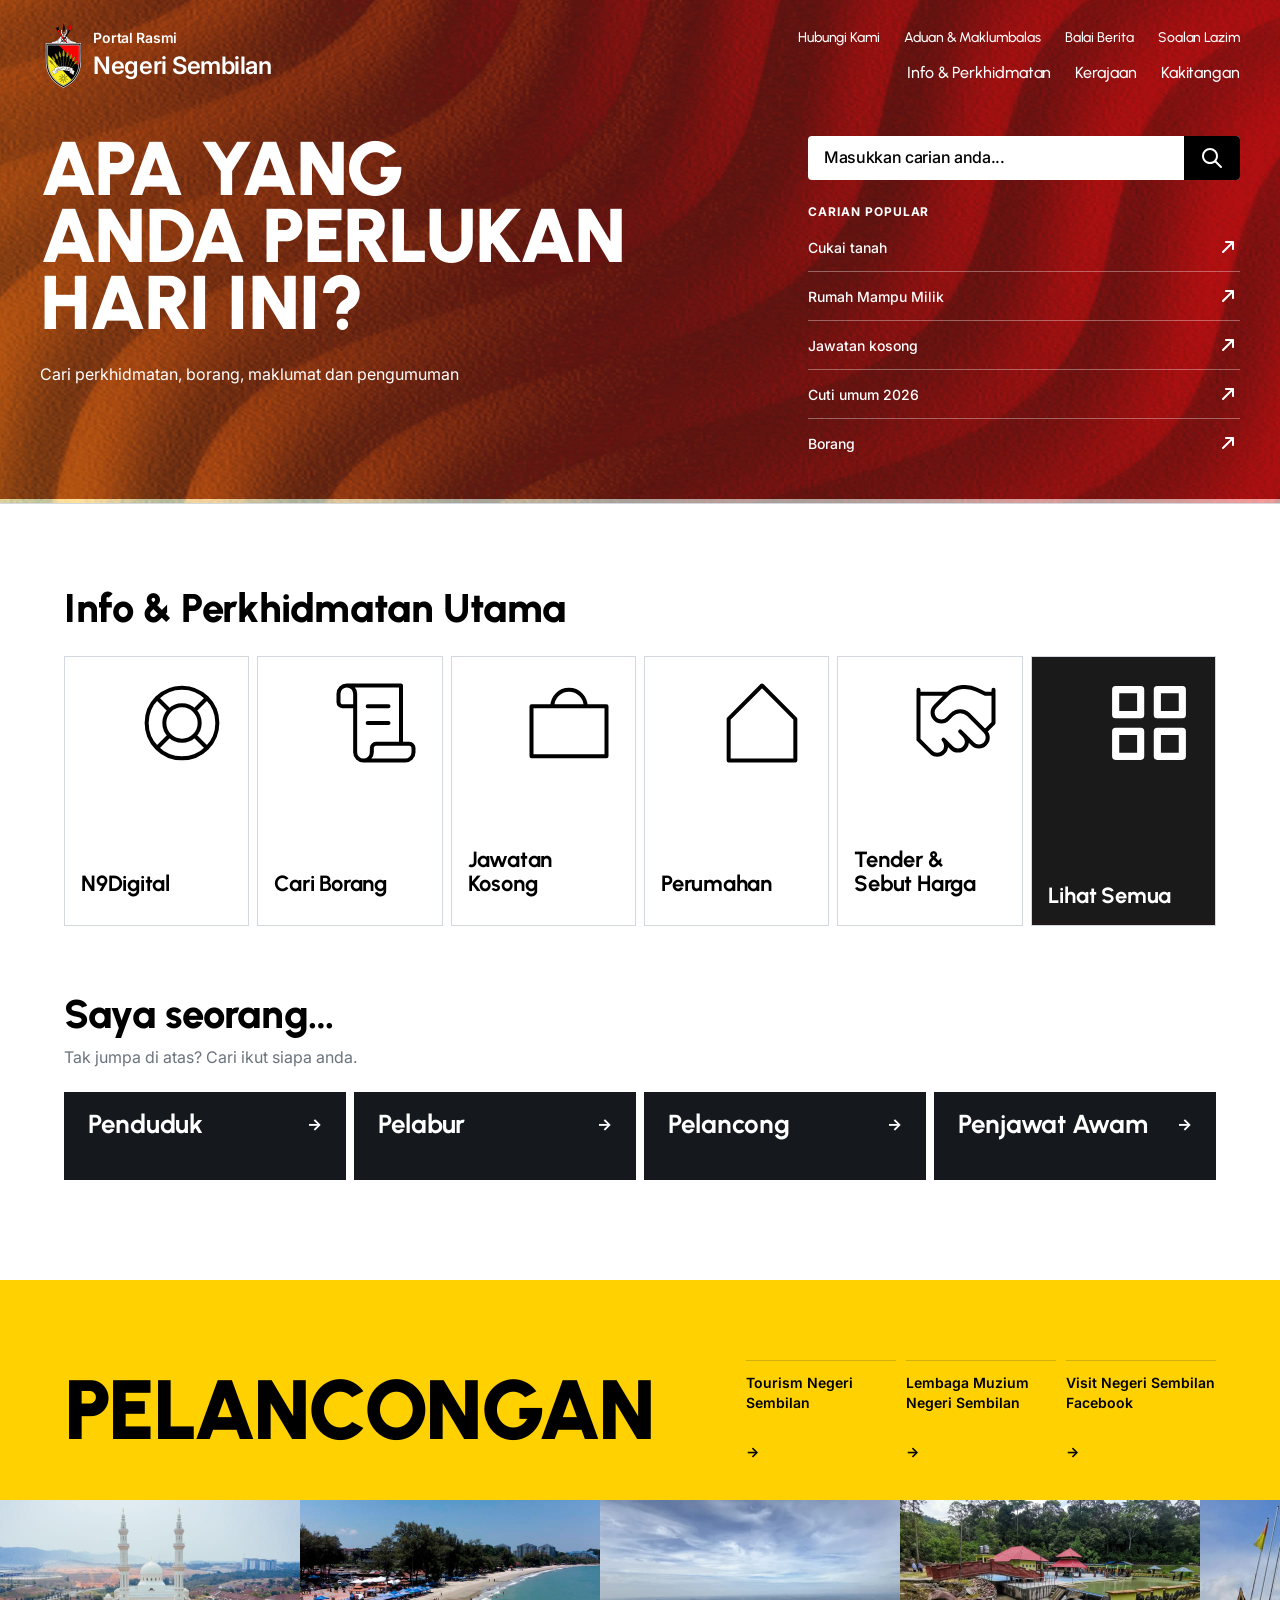
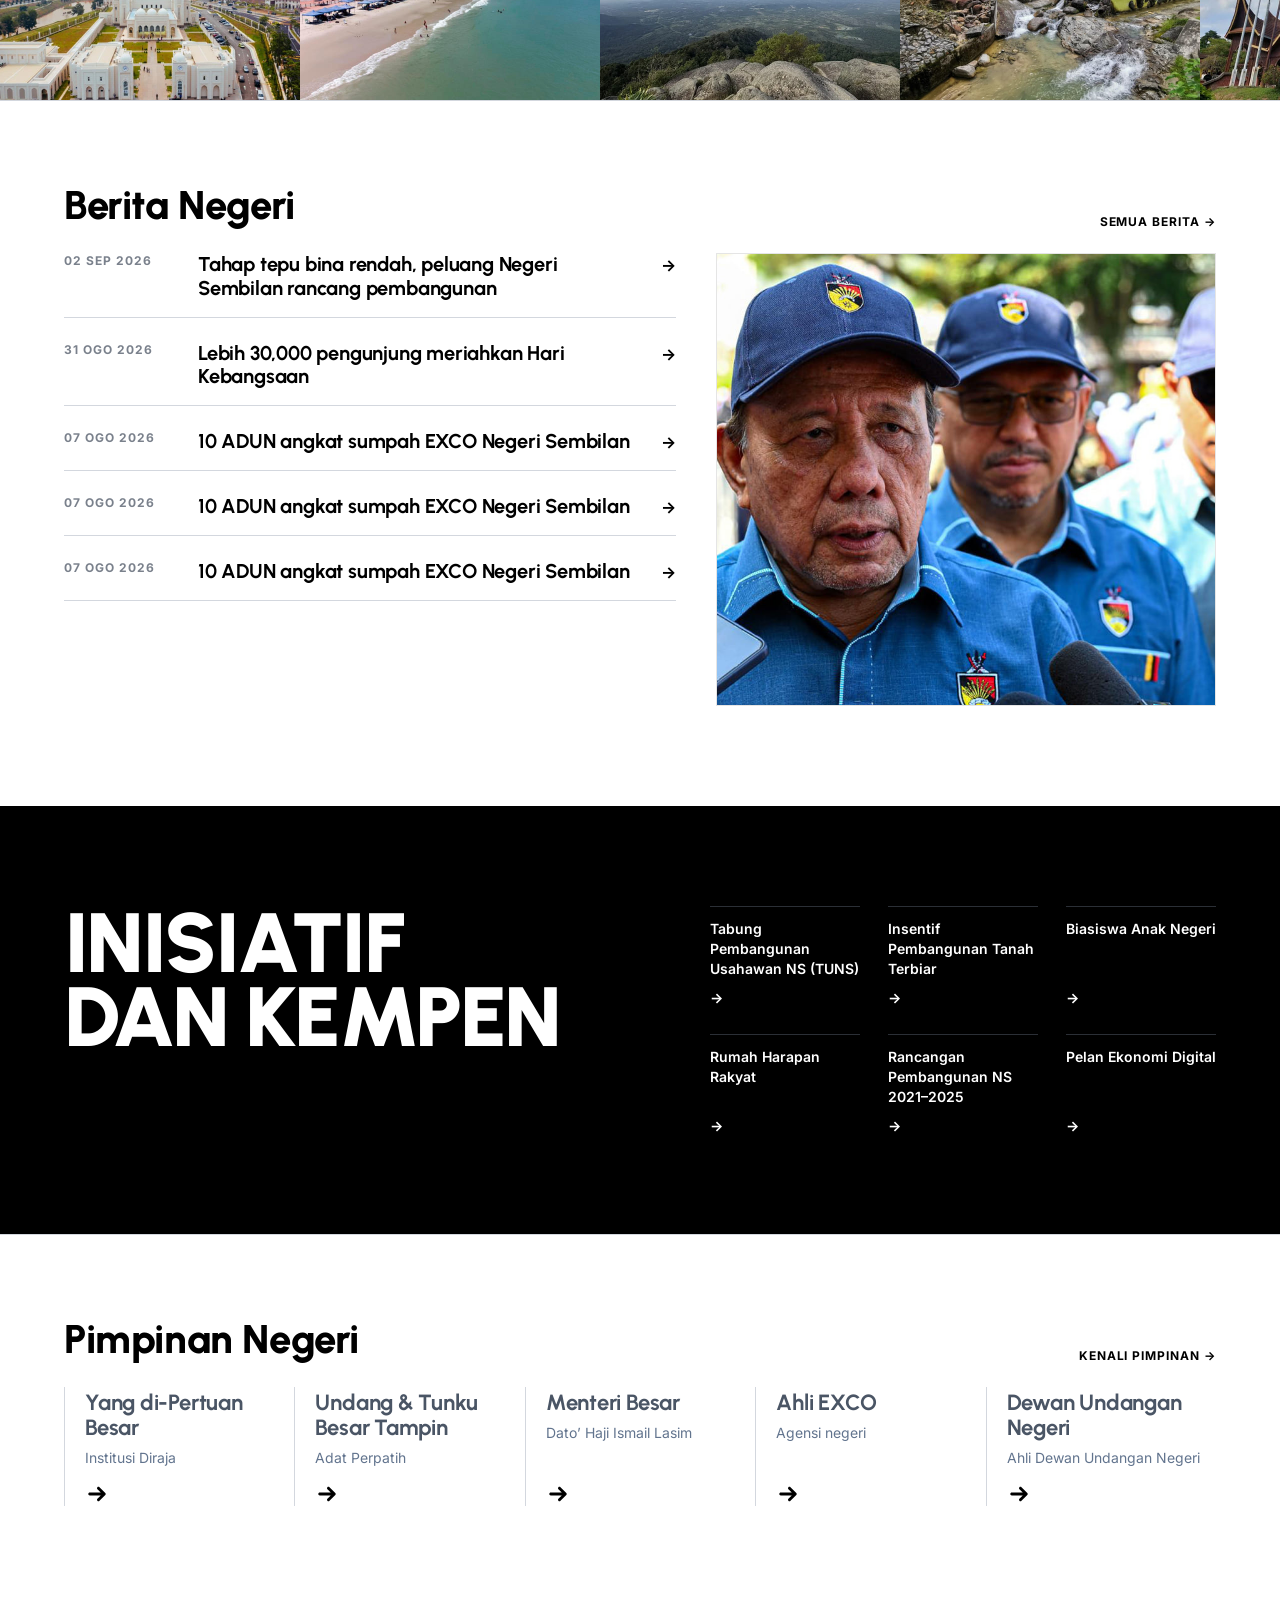
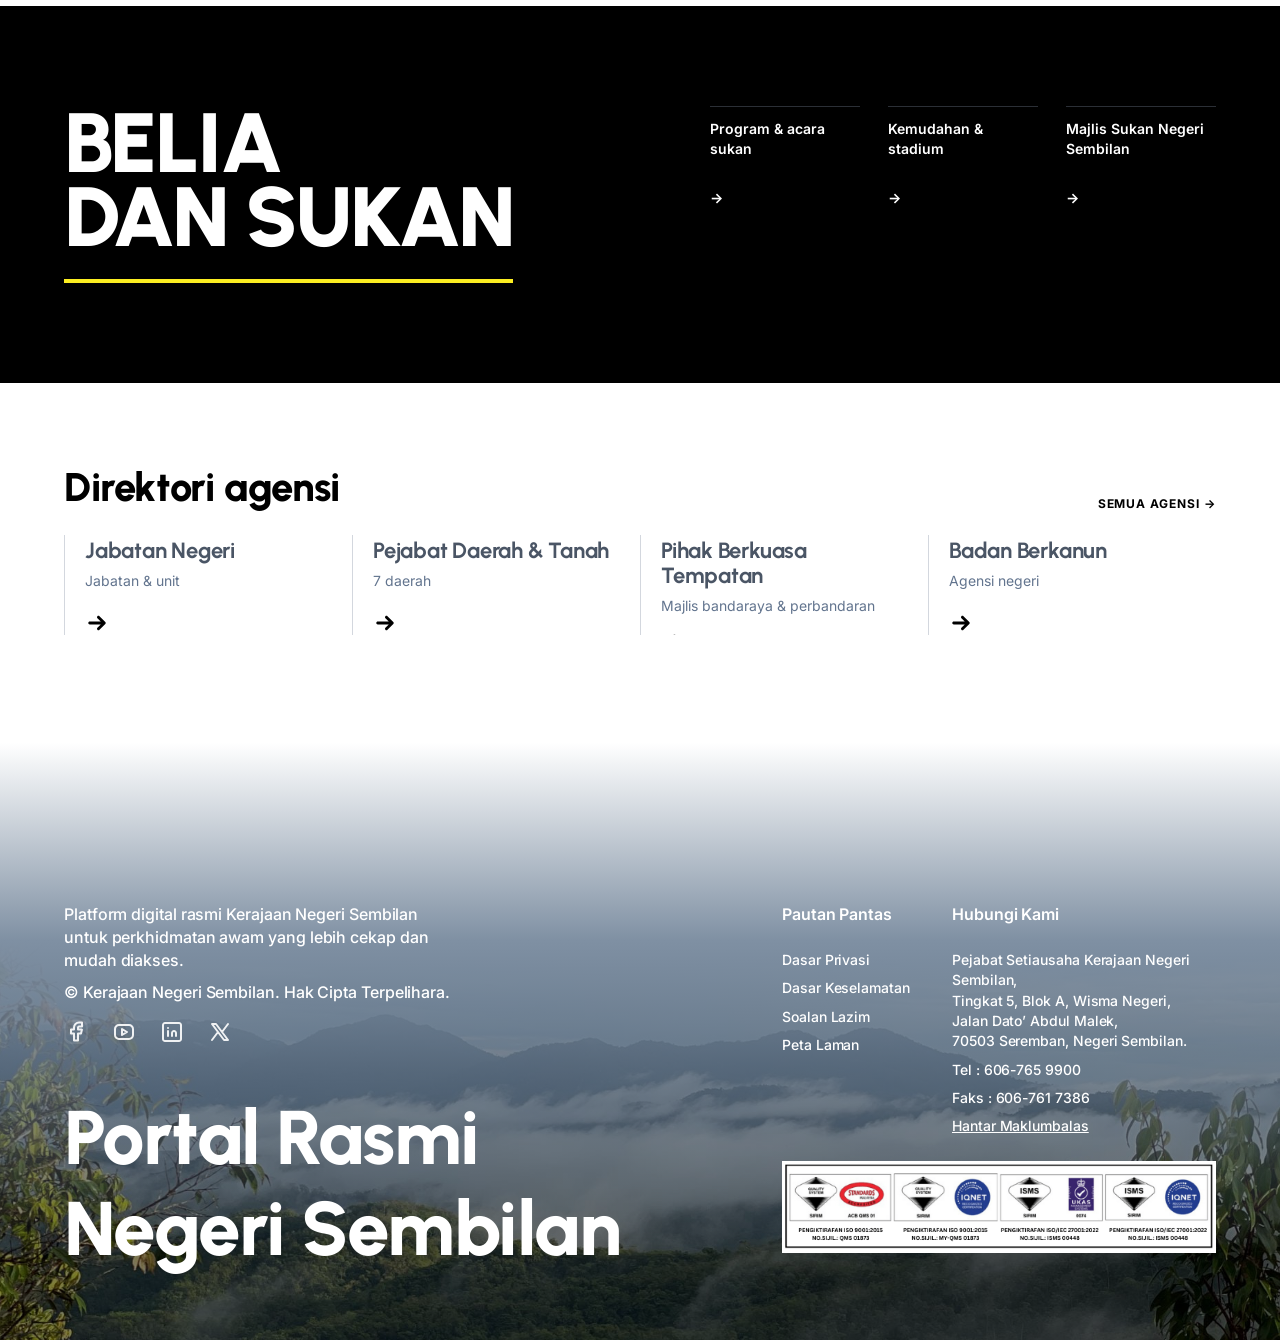
==== commit bc1ebe14: "head motion" ====
--- a/index.html
+++ b/index.html
@@ -8,6 +8,27 @@
 <link rel="preconnect" href="https://fonts.googleapis.com">
 <link rel="preconnect" href="https://fonts.gstatic.com" crossorigin>
 <link href="https://fonts.googleapis.com/css2?family=Inter:wght@400;500;600;700&family=Urbanist:wght@500;600;700;800;900&display=swap" rel="stylesheet">
+
+<!-- Set the reveal flag before first paint, so the masthead is never
+     painted visible and then yanked back to animate. Mirrors the guard in
+     js/reveal.js: no IntersectionObserver or reduced motion => never hide. -->
+<script>
+(function(){try{if('IntersectionObserver' in window &&
+  !window.matchMedia('(prefers-reduced-motion: reduce)').matches){
+  var r=document.documentElement;r.classList.add('js-reveal');
+  // Watchdog: if reveal.js never runs, drop the hidden state rather than
+  // leave the page blank. A reveal system that can hide content for good
+  // is a bug, not an effect.
+  // Skipped while the tab is in the background: rAF is paused there, so
+  // "not started yet" is expected, not a failure. Re-armed on first view.
+  var bail=function(){
+    if(r.classList.contains('is-loaded')||document.hidden)return;
+    r.classList.remove('js-reveal');};
+  setTimeout(bail,1800);
+  document.addEventListener('visibilitychange',function(){
+    if(!document.hidden)setTimeout(bail,1800);});
+}}catch(e){}})();
+</script>
 
 <link rel="stylesheet" href="css/tokens.css">
 <link rel="stylesheet" href="css/base.css">
@@ -24,7 +45,7 @@
   <div class="hero__plate" aria-hidden="true"></div>
 
   <header class="masthead">
-    <a class="brand" href="#">
+    <a class="brand" href="#" data-load>
       <span class="brand__crest">
         <img src="assets/img/logo-banner.png" alt="">
       </span>
@@ -35,15 +56,15 @@
     </a>
     <div class="masthead__nav">
       <nav class="utility" aria-label="Pautan utiliti">
-        <a href="#">Hubungi Kami</a>
-        <a href="#">Aduan &amp; Maklumbalas</a>
-        <a href="#">Balai Berita</a>
-        <a href="#">Soalan Lazim</a>
+        <a href="#" data-load>Hubungi Kami</a>
+        <a href="#" data-load>Aduan &amp; Maklumbalas</a>
+        <a href="#" data-load>Balai Berita</a>
+        <a href="#" data-load>Soalan Lazim</a>
       </nav>
       <nav class="primary" aria-label="Navigasi utama">
-        <a href="#" data-megamenu="mm-info">Info &amp; Perkhidmatan</a>
-        <a href="#" data-megamenu="mm-kerajaan">Kerajaan</a>
-        <a href="#" data-megamenu="mm-kakitangan">Kakitangan</a>
+        <a href="#" data-megamenu="mm-info" data-load>Info &amp; Perkhidmatan</a>
+        <a href="#" data-megamenu="mm-kerajaan" data-load>Kerajaan</a>
+        <a href="#" data-megamenu="mm-kakitangan" data-load>Kakitangan</a>
       </nav>
     </div>
   </header>
--- a/css/tokens.css
+++ b/css/tokens.css
@@ -78,6 +78,12 @@
   --ease-wipe:  cubic-bezier(0.16, 1, 0.3, 1);
   --ease-in:    cubic-bezier(0.4, 0, 0.6, 1);  /* edges + underlines sweeping in */
   --dur-sweep:  520ms;
+
+  /* Load sequence — deliberately slower than the scroll reveals. The first
+     impression gets room to breathe; everything after it must not. */
+  --load-dur:        360ms;
+  --load-dur-slow:   620ms;
+  --load-stagger:     49ms;
   --marquee:    40s;
 }
 
--- a/css/motion.css
+++ b/css/motion.css
@@ -84,3 +84,115 @@
     transition: none !important;
   }
 }
+
+
+/* ==========================================================================
+   The load sequence — masthead, then hero.
+
+   Separate from the scroll system on purpose. [data-reveal] waits for an
+   intersection; [data-load] fires once, on first paint, driven by
+   html.is-loaded.
+
+   Same safety contract: nothing hides unless the document has been marked
+   .js-reveal, and the watchdog in index.html drops that class if
+   reveal.js never runs.
+   ========================================================================== */
+
+/* ---- Masthead ------------------------------------------------------------
+   Settles down from above while the hero copy climbs up out of its mask —
+   two directions meeting, so the fold reads as one arrival rather than
+   eight separate fades. */
+
+.js-reveal [data-load] {
+  opacity: 0;
+  transform: translateY(-10px);
+  transition:
+    opacity var(--load-dur) var(--ease-out),
+    transform var(--load-dur) var(--ease-out);
+  transition-delay: calc(var(--i, 0) * var(--load-stagger));
+  will-change: transform, opacity;
+}
+
+.js-reveal.is-loaded [data-load] {
+  opacity: 1;
+  transform: none;
+  will-change: auto;
+}
+
+/* ---- The sequence --------------------------------------------------------
+   Everything on the first screenful is in view at load, so without delays
+   it all reveals at once. .at-load (set by reveal.js) marks exactly those
+   elements, and each gets a place in the queue:
+
+     masthead  →  hero  →  Info & Perkhidmatan Utama
+
+   Scoping to .at-load matters: the same section reached by scrolling has
+   no .at-load, so it reveals on arrival instead of sitting through a
+   delay that was only ever meant for the opening.
+
+   The two end markers are derived, not typed — change a duration or add a
+   nav link and everything downstream re-times itself. */
+
+.js-reveal {
+  --masthead-end: calc(var(--load-last, 7) * var(--load-stagger) + var(--load-dur));
+  --hero-tail:    166ms;  /* last hero element's offset — shared, so the two cannot drift */
+  --hero-end:     calc(var(--masthead-end) + var(--hero-tail) + var(--load-dur));
+}
+
+/* During the opening, staggered children cascade at the load tempo too.
+   Below the fold they keep the quicker scroll --stagger: an intro pace
+   applied to a section you just scrolled to reads as lag. */
+.js-reveal .at-load {
+  --stagger: var(--load-stagger);
+}
+
+/* Hero — answers the masthead. */
+.js-reveal .hero__title-block [data-reveal="wipe"] {
+  --load-base: var(--masthead-end);
+}
+.js-reveal .hero__title-block [data-reveal="wipe"] > * {
+  transition-duration: var(--load-dur-slow);
+}
+.js-reveal .hero__title-block [data-reveal="rise"] {
+  --load-base: calc(var(--masthead-end) + 132ms);
+}
+.js-reveal .hero__search[data-reveal="rise"] {
+  --load-base: calc(var(--masthead-end) + var(--hero-tail));
+}
+.js-reveal .hero [data-reveal="rise"] {
+  transition-duration: var(--load-dur);
+}
+
+/* Info & Perkhidmatan Utama — last, and only when it is on screen at load.
+   Heading leads its own grid, so the cards land under a title that is
+   already there rather than racing it. */
+.js-reveal .services .section__head.at-load {
+  --load-base: var(--hero-end);
+}
+.js-reveal .services__grid.at-load {
+  --load-base: calc(var(--hero-end) + 106ms);
+}
+
+/* ---- Delay plumbing ------------------------------------------------------
+   --load-base shifts a whole treatment; it is 0 everywhere it is not set,
+   which is every section below the fold. */
+
+.js-reveal [data-reveal="rise"] {
+  transition-delay: var(--load-base, 0ms);
+}
+.js-reveal [data-reveal="wipe"] > * {
+  transition-delay: calc(var(--load-base, 0ms) + var(--i, 0) * var(--stagger));
+}
+.js-reveal [data-reveal="stagger"] > * {
+  transition-delay: calc(var(--load-base, 0ms) + var(--i, 0) * var(--stagger));
+}
+
+/* ---- Reduced motion ------------------------------------------------------ */
+
+@media (prefers-reduced-motion: reduce) {
+  .js-reveal [data-load] {
+    opacity: 1 !important;
+    transform: none !important;
+    transition: none !important;
+  }
+}
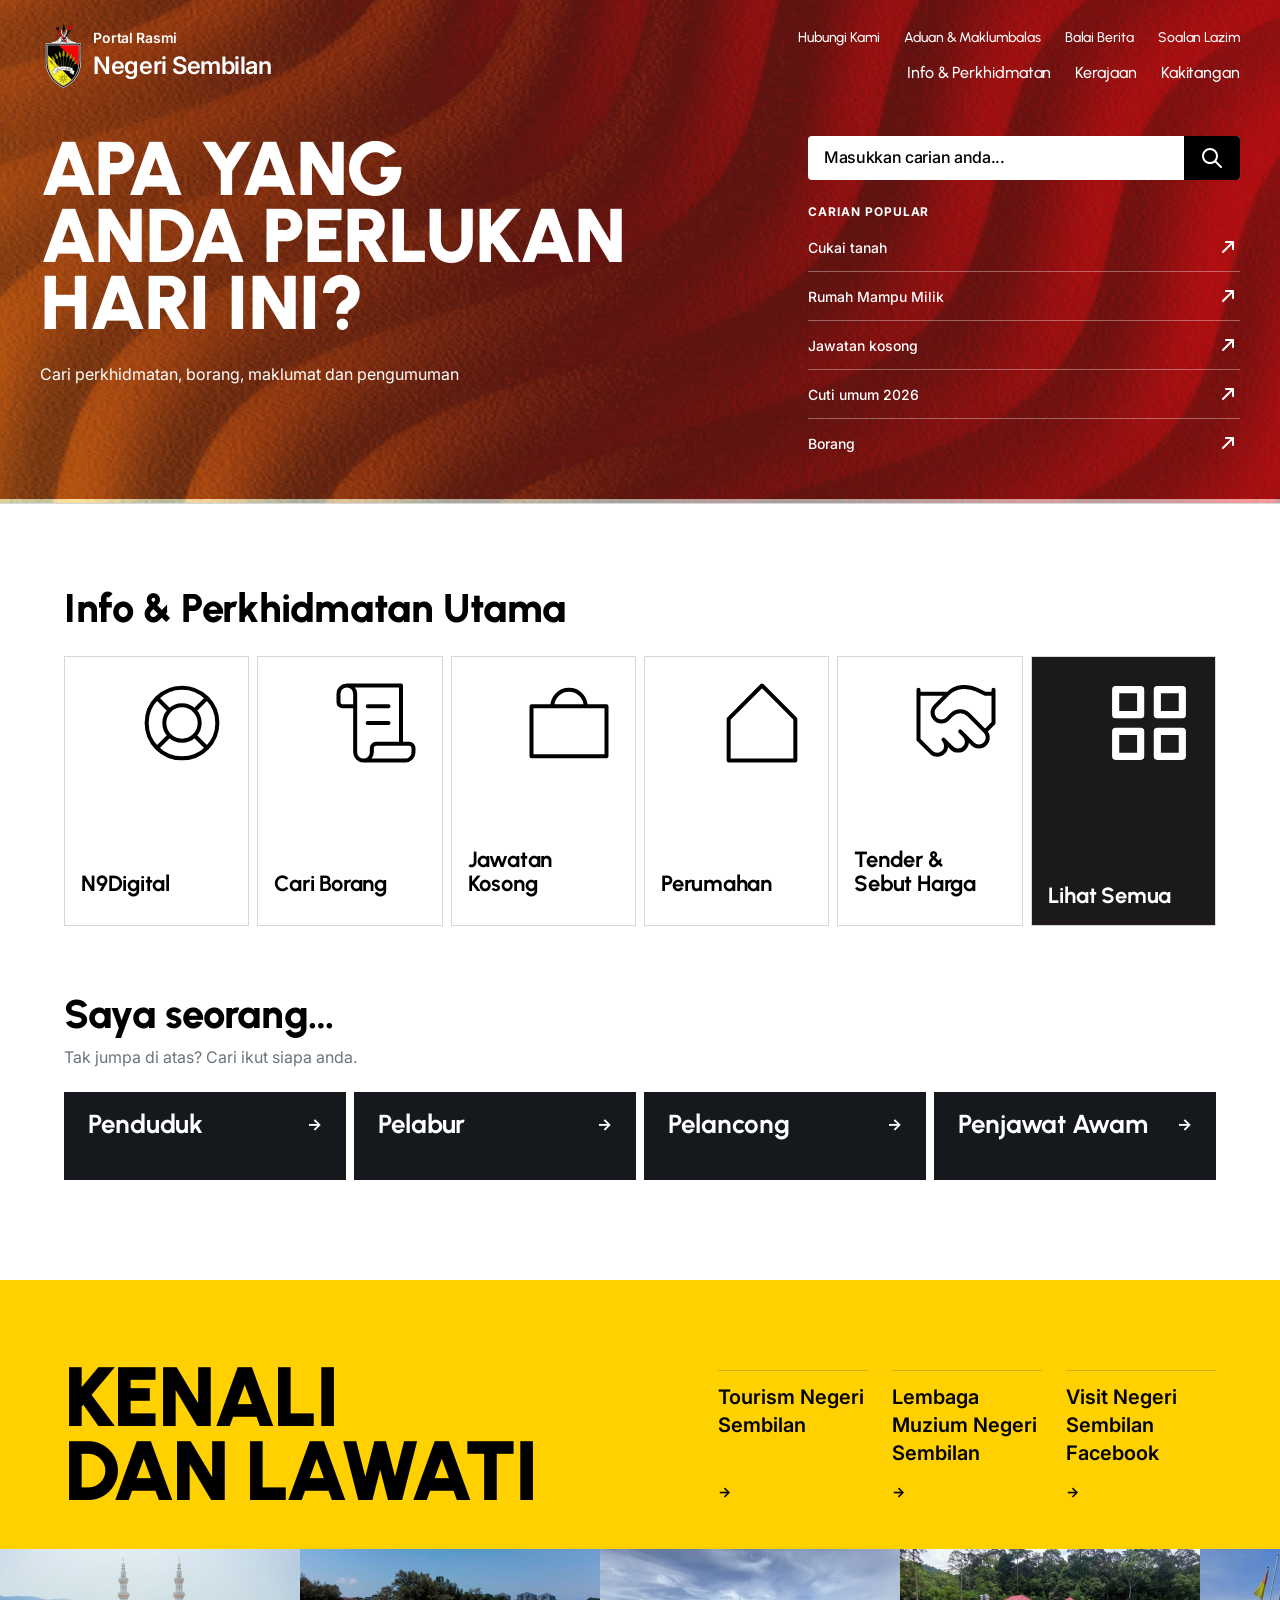
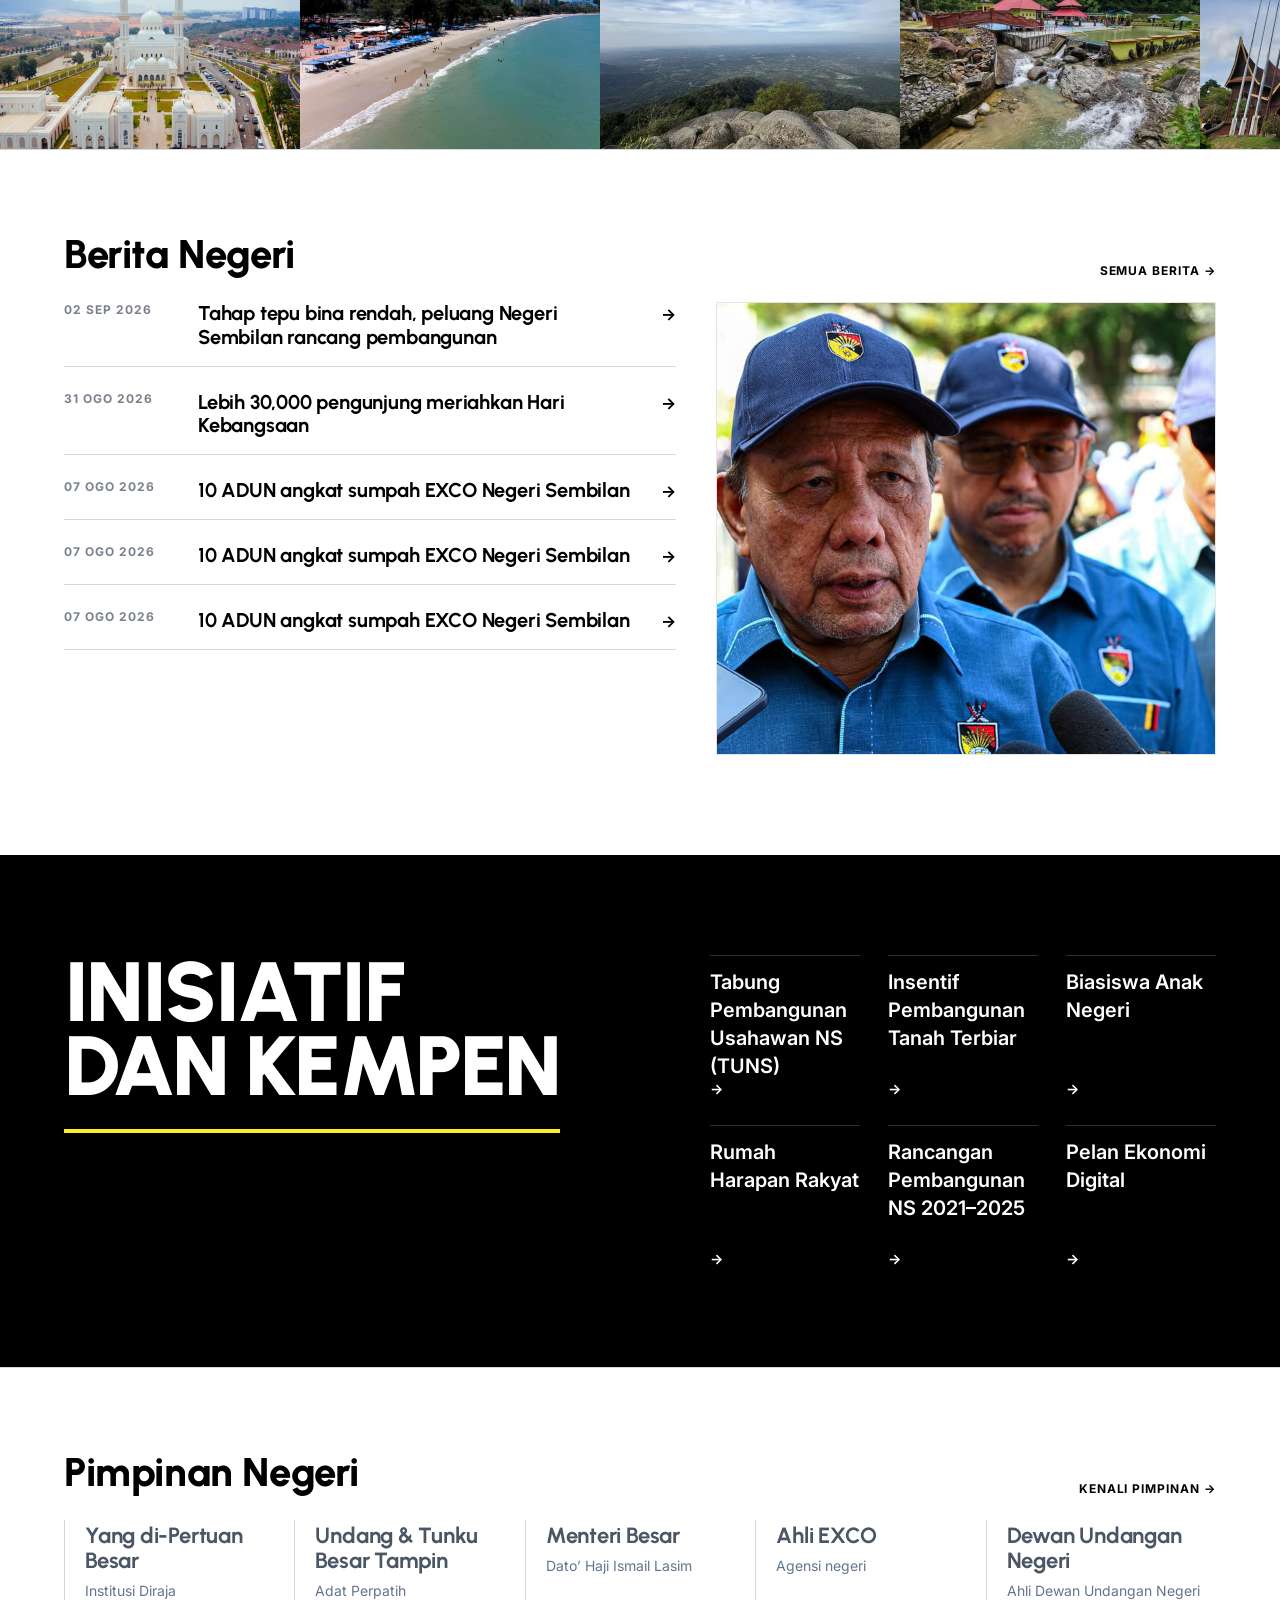
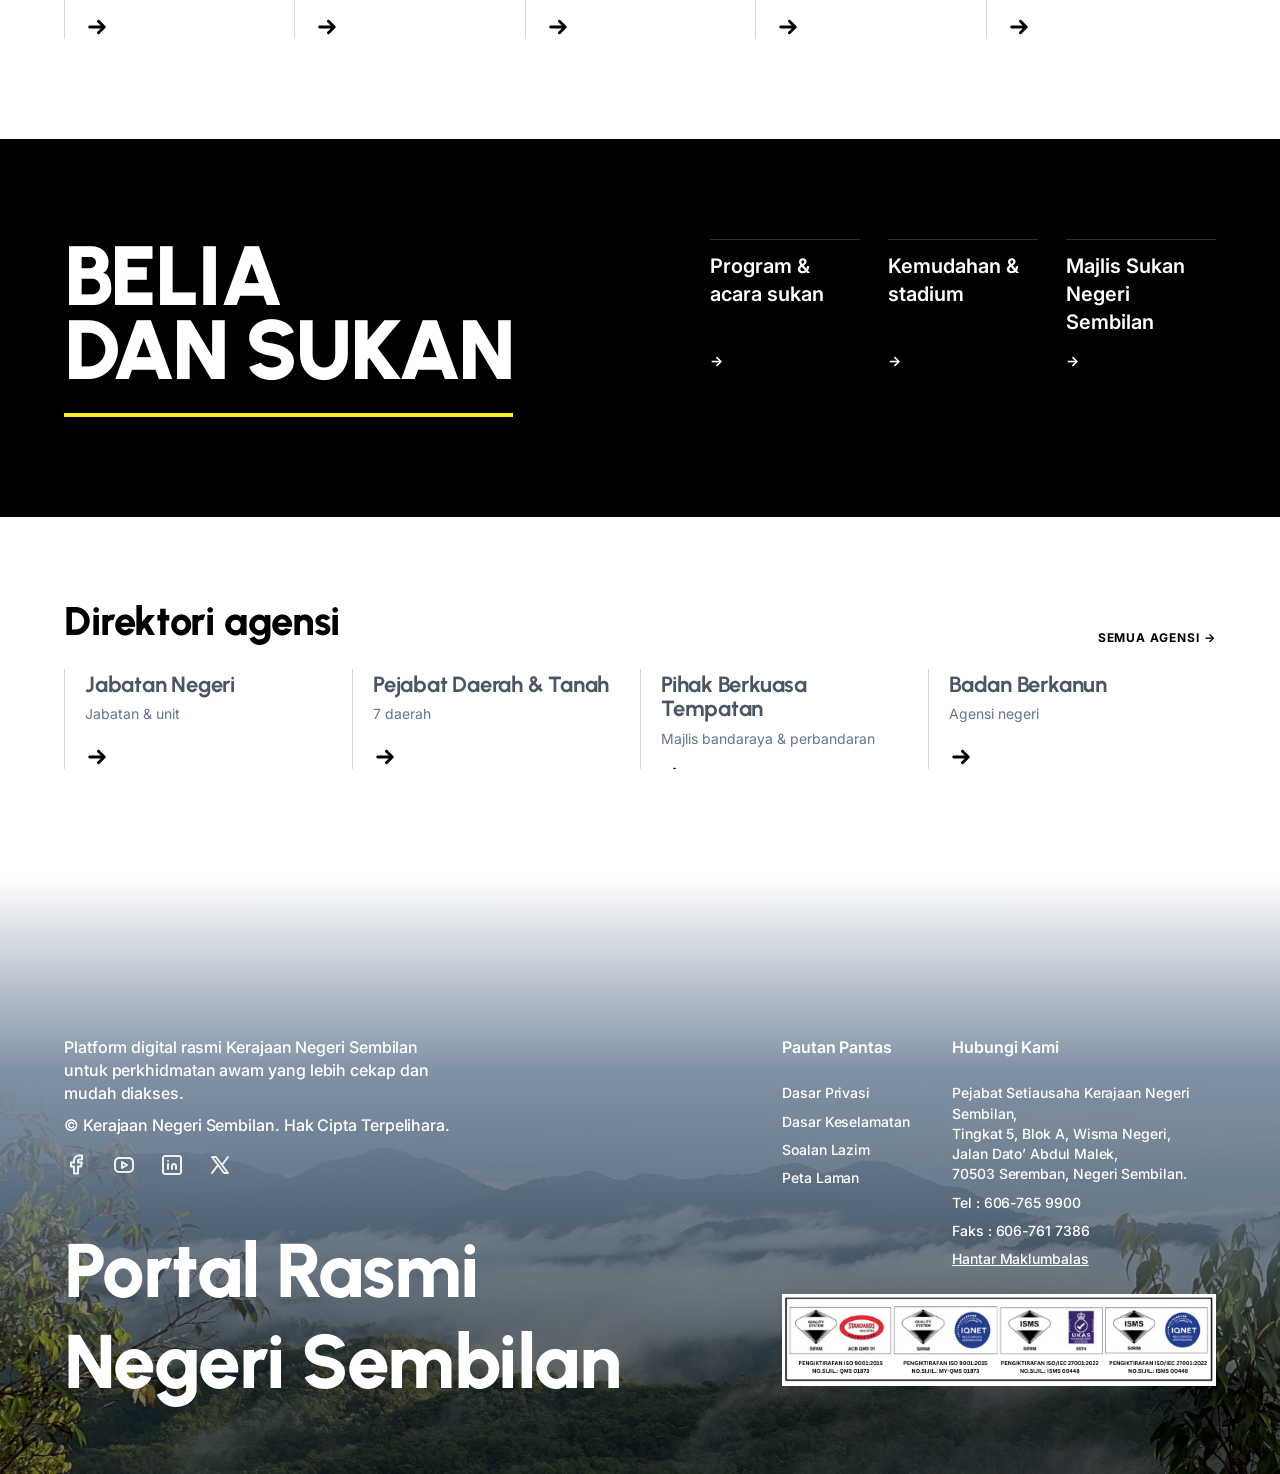
==== commit cfb2c548: "inside page, megamenu headband link, font size minor changes" ====
--- a/index.html
+++ b/index.html
@@ -45,7 +45,7 @@
   <div class="hero__plate" aria-hidden="true"></div>
 
   <header class="masthead">
-    <a class="brand" href="#" data-load>
+    <a class="brand" href="index.html" aria-label="Portal Rasmi Negeri Sembilan — ke halaman utama" data-load>
       <span class="brand__crest">
         <img src="assets/img/logo-banner.png" alt="">
       </span>
@@ -101,6 +101,12 @@
 </section>
 
 <div class="megamenu" id="mm-info" hidden>
+  <div class="megamenu__head">
+    <div class="megamenu__head-inner">
+      <p class="mm-section-eyebrow">Info &amp; Perkhidmatan</p>
+      <a class="mm-section-link" href="#">Ke Halaman Info &amp; Perkhidmatan <span aria-hidden="true">&#8594;</span></a>
+    </div>
+  </div>
   <div class="megamenu__inner">
     <div class="megamenu__motif" aria-hidden="true"></div>
     <div class="mm-rail">
@@ -114,13 +120,12 @@
       </ul>
       <div class="mm-rail__foot">
         <div class="mm-rule"></div>
-        <a class="mm-cta" href="#">Semua perkhidmatan A–Z <span aria-hidden="true">→</span></a>
+        <a class="mm-cta" href="#">Peta Laman Info &amp; Perkhidmatan <span aria-hidden="true">→</span></a>
       </div>
     </div>
     <div class="mm-pane">
       <section class="mm-panel is-current" id="p-info-0" role="tabpanel">
         <div class="mm-panel__head">
-          <p class="mm-eyebrow">Info &amp; Perkhidmatan</p>
           <h2 class="mm-title">Perkhidmatan Atas Talian</h2>
           <p class="mm-deck">9 sistem yang boleh digunakan terus tanpa ke kaunter.</p>
         </div>
@@ -135,12 +140,9 @@
           <a class="mm-link" href="#"><span class="mm-link__label">Lesen Abstraksi Air (SPSA)</span></a>
           <a class="mm-link" href="#"><span class="mm-link__label">Anugerah Siswazah Cemerlang</span></a>
         </div>
-        <div class="mm-rule"></div>
-        <a class="mm-cta" href="#">Lihat semua 9 perkhidmatan <span aria-hidden="true">→</span></a>
       </section>
       <section class="mm-panel" id="p-info-1" role="tabpanel">
         <div class="mm-panel__head">
-          <p class="mm-eyebrow">Info &amp; Perkhidmatan</p>
           <h2 class="mm-title">Topik</h2>
           <p class="mm-deck">11 bidang — setiap satu mengumpul perkhidmatan, borang, dasar dan berita berkaitan.</p>
         </div>
@@ -157,12 +159,9 @@
           <a class="mm-link" href="#"><span class="mm-link__label">Agama &amp; Syariah</span></a>
           <a class="mm-link" href="#"><span class="mm-link__label">Keselamatan &amp; Anti Dadah</span></a>
         </div>
-        <div class="mm-rule"></div>
-        <a class="mm-cta" href="#">Lihat semua 11 topik <span aria-hidden="true">→</span></a>
       </section>
       <section class="mm-panel" id="p-info-2" role="tabpanel">
         <div class="mm-panel__head">
-          <p class="mm-eyebrow">Info &amp; Perkhidmatan</p>
           <h2 class="mm-title">Dasar &amp; Inisiatif</h2>
           <p class="mm-deck">3 dokumen dasar dan pelan pembangunan negeri.</p>
         </div>
@@ -171,12 +170,9 @@
           <a class="mm-link" href="#"><span class="mm-link__label">Inisiatif Belanjawan</span></a>
           <a class="mm-link" href="#"><span class="mm-link__label">Pelan Ekonomi Digital</span></a>
         </div>
-        <div class="mm-rule"></div>
-        <a class="mm-cta" href="#">Lihat semua 3 dasar <span aria-hidden="true">→</span></a>
       </section>
       <section class="mm-panel" id="p-info-4" role="tabpanel">
         <div class="mm-panel__head">
-          <p class="mm-eyebrow">Info &amp; Perkhidmatan</p>
           <h2 class="mm-title">Penerbitan</h2>
           <p class="mm-deck">10 penerbitan rasmi terbitan PSUK Negeri Sembilan.</p>
         </div>
@@ -192,12 +188,9 @@
           <a class="mm-link" href="#"><span class="mm-link__label">Buku Peraturan-Peraturan Pegawai Awam (Kelakuan dan Tatatertib) (Negeri Sembilan) 2006</span></a>
           <a class="mm-link" href="#"><span class="mm-link__label">Pelan Strategik PSUK Negeri Sembilan 2021–2025</span></a>
         </div>
-        <div class="mm-rule"></div>
-        <a class="mm-cta" href="#">Lihat semua penerbitan <span aria-hidden="true">→</span></a>
       </section>
       <section class="mm-panel" id="p-info-5" role="tabpanel">
         <div class="mm-panel__head">
-          <p class="mm-eyebrow">Info &amp; Perkhidmatan</p>
           <h2 class="mm-title">Tender &amp; Sebut Harga</h2>
           <p class="mm-deck">Terokai tender dan sebut harga semasa.</p>
         </div>
@@ -205,14 +198,18 @@
           <a class="mm-link" href="#"><span class="mm-link__label">Terkini</span></a>
           <a class="mm-link" href="#"><span class="mm-link__label">Ditutup</span></a>
         </div>
-        <div class="mm-rule"></div>
-        <a class="mm-cta" href="#">Lihat semua <span aria-hidden="true">→</span></a>
       </section>
     </div>
   </div>
 </div>
 
 <div class="megamenu" id="mm-kerajaan" hidden>
+  <div class="megamenu__head">
+    <div class="megamenu__head-inner">
+      <p class="mm-section-eyebrow">Kerajaan</p>
+      <a class="mm-section-link" href="kerajaan.html">Ke Halaman Kerajaan <span aria-hidden="true">&#8594;</span></a>
+    </div>
+  </div>
   <div class="megamenu__inner">
     <div class="megamenu__motif" aria-hidden="true"></div>
     <div class="mm-rail">
@@ -233,7 +230,6 @@
     <div class="mm-pane">
       <section class="mm-panel is-current" id="p-kerajaan-0" role="tabpanel">
         <div class="mm-panel__head">
-          <p class="mm-eyebrow">Kerajaan</p>
           <h2 class="mm-title">Mengenai Negeri Sembilan</h2>
           <p class="mm-deck">5 halaman latar negeri dan lambang rasmi.</p>
         </div>
@@ -244,12 +240,9 @@
           <a class="mm-link" href="#"><span class="mm-link__label">Bendera &amp; Jata</span></a>
           <a class="mm-link" href="#"><span class="mm-link__label">Lagu Kebesaran</span></a>
         </div>
-        <div class="mm-rule"></div>
-        <a class="mm-cta" href="#">Lihat semua 5 halaman <span aria-hidden="true">→</span></a>
       </section>
       <section class="mm-panel" id="p-kerajaan-1" role="tabpanel">
         <div class="mm-panel__head">
-          <p class="mm-eyebrow">Kerajaan</p>
           <h2 class="mm-title">Pimpinan Negeri</h2>
           <p class="mm-deck">4 peringkat kepimpinan negeri.</p>
         </div>
@@ -259,12 +252,9 @@
           <a class="mm-link" href="#"><span class="mm-link__label">Menteri Besar</span></a>
           <a class="mm-link" href="#"><span class="mm-link__label">EXCO</span></a>
         </div>
-        <div class="mm-rule"></div>
-        <a class="mm-cta" href="#">Lihat semua 4 halaman <span aria-hidden="true">→</span></a>
       </section>
       <section class="mm-panel" id="p-kerajaan-2" role="tabpanel">
         <div class="mm-panel__head">
-          <p class="mm-eyebrow">Kerajaan</p>
           <h2 class="mm-title">Dewan Undangan Negeri</h2>
           <p class="mm-deck">2 halaman — wakil rakyat dan rekod persidangan.</p>
         </div>
@@ -272,12 +262,9 @@
           <a class="mm-link" href="#"><span class="mm-link__label">Cari ADUN anda (36 kawasan)</span></a>
           <a class="mm-link" href="#"><span class="mm-link__label">Penyata Dewan → Pusat Dokumen</span></a>
         </div>
-        <div class="mm-rule"></div>
-        <a class="mm-cta" href="#">Lihat semua 2 halaman <span aria-hidden="true">→</span></a>
       </section>
       <section class="mm-panel" id="p-kerajaan-3" role="tabpanel">
         <div class="mm-panel__head">
-          <p class="mm-eyebrow">Kerajaan</p>
           <h2 class="mm-title">Pentadbiran</h2>
           <p class="mm-deck">3 halaman. Kandungan Pejabat SUK NS diserap ke dalam pane ini.</p>
         </div>
@@ -286,12 +273,9 @@
           <a class="mm-link" href="#"><span class="mm-link__label">Struktur Organisasi</span></a>
           <a class="mm-link" href="#"><span class="mm-link__label">Pejabat SUK NS</span></a>
         </div>
-        <div class="mm-rule"></div>
-        <a class="mm-cta" href="#">Lihat semua dalam Pentadbiran <span aria-hidden="true">→</span></a>
       </section>
       <section class="mm-panel" id="p-kerajaan-4" role="tabpanel">
         <div class="mm-panel__head">
-          <p class="mm-eyebrow">Kerajaan</p>
           <h2 class="mm-title">Akta / Pekeliling</h2>
           <p class="mm-deck">3 jenis dokumen perundangan dan panduan.</p>
         </div>
@@ -300,12 +284,9 @@
           <a class="mm-link" href="#"><span class="mm-link__label">Garis Panduan</span></a>
           <a class="mm-link" href="#"><span class="mm-link__label">Polisi Agensi</span></a>
         </div>
-        <div class="mm-rule"></div>
-        <a class="mm-cta" href="#">Lihat semua 3 jenis dokumen <span aria-hidden="true">→</span></a>
       </section>
       <section class="mm-panel" id="p-kerajaan-5" role="tabpanel">
         <div class="mm-panel__head">
-          <p class="mm-eyebrow">Kerajaan</p>
           <h2 class="mm-title">Daerah</h2>
           <p class="mm-deck">7 daerah Negeri Sembilan.</p>
         </div>
@@ -318,14 +299,18 @@
           <a class="mm-link" href="#"><span class="mm-link__label">Port Dickson</span></a>
           <a class="mm-link" href="#"><span class="mm-link__label">Rembau</span></a>
         </div>
-        <div class="mm-rule"></div>
-        <a class="mm-cta" href="#">Lihat semua 7 daerah <span aria-hidden="true">→</span></a>
       </section>
     </div>
   </div>
 </div>
 
 <div class="megamenu" id="mm-kakitangan" hidden>
+  <div class="megamenu__head">
+    <div class="megamenu__head-inner">
+      <p class="mm-section-eyebrow">Kakitangan</p>
+      <a class="mm-section-link" href="#">Ke Halaman Kakitangan <span aria-hidden="true">&#8594;</span></a>
+    </div>
+  </div>
   <div class="megamenu__inner">
     <div class="megamenu__motif" aria-hidden="true"></div>
     <div class="mm-rail">
@@ -338,13 +323,12 @@
       </ul>
       <div class="mm-rail__foot">
         <div class="mm-rule"></div>
-        <a class="mm-cta" href="#">Semua sistem A–Z <span aria-hidden="true">→</span></a>
+        <a class="mm-cta" href="#">Peta Laman Kakitangan <span aria-hidden="true">→</span></a>
       </div>
     </div>
     <div class="mm-pane">
       <section class="mm-panel is-current" id="p-kakitangan-1" role="tabpanel">
         <div class="mm-panel__head">
-          <p class="mm-eyebrow">Kakitangan</p>
           <h2 class="mm-title">Majlis Bersama Jabatan (MBJ)</h2>
           <p class="mm-deck">2 halaman — latar dan keanggotaan majlis.</p>
         </div>
@@ -352,12 +336,9 @@
           <a class="mm-link" href="#"><span class="mm-link__label">Pengenalan</span></a>
           <a class="mm-link" href="#"><span class="mm-link__label">Keanggotaan MBJ</span></a>
         </div>
-        <div class="mm-rule"></div>
-        <a class="mm-cta" href="#">Lihat semua 2 halaman <span aria-hidden="true">→</span></a>
       </section>
       <section class="mm-panel" id="p-kakitangan-2" role="tabpanel">
         <div class="mm-panel__head">
-          <p class="mm-eyebrow">Kakitangan</p>
           <h2 class="mm-title">Borang Penjawat Awam</h2>
           <p class="mm-deck">3 borang untuk kegunaan penjawat awam negeri.</p>
         </div>
@@ -366,12 +347,9 @@
           <a class="mm-link" href="#"><span class="mm-link__label">Borang B</span></a>
           <a class="mm-link" href="#"><span class="mm-link__label">Borang C</span></a>
         </div>
-        <div class="mm-rule"></div>
-        <a class="mm-cta" href="#">Lihat semua borang <span aria-hidden="true">→</span></a>
       </section>
       <section class="mm-panel" id="p-kakitangan-4" role="tabpanel">
         <div class="mm-panel__head">
-          <p class="mm-eyebrow">Kakitangan</p>
           <h2 class="mm-title">Sistem Luaran</h2>
           <p class="mm-deck">20 sistem dalaman untuk kegunaan penjawat awam negeri.</p>
         </div>
@@ -397,8 +375,6 @@
           <a class="mm-link" href="#"><span class="mm-link__label">Direktori Pegawai &amp; Kakitangan</span></a>
           <a class="mm-link" href="#"><span class="mm-link__label">Sistem Pengurusan Sumber Air (SPSA)</span></a>
         </div>
-        <div class="mm-rule"></div>
-        <a class="mm-cta" href="#">Lihat semua 20 sistem <span aria-hidden="true">→</span></a>
       </section>
     </div>
   </div>
@@ -480,11 +456,11 @@
   </div>
 </section>
 
-<!-- ===== Breaker · Pelancongan ===== -->
+<!-- ===== Breaker · Kenali dan Lawati ===== -->
 <section class="breaker breaker--tourism">
   <div class="container">
     <div data-reveal="wipe">
-      <h2 class="wordmark">Pelancongan</h2>
+      <h2 class="wordmark">Kenali<br>dan Lawati</h2>
     </div>
     <div class="lk-grid lk-grid--row" data-reveal="stagger">
       <a class="lk" href="#">
--- a/css/components.css
+++ b/css/components.css
@@ -420,36 +420,63 @@
 }
 
 /* Link columns under a hairline — shared by every breaker. */
-.lk-grid { display: grid; gap: 28px; }
-.lk-grid--row { grid-auto-flow: column; gap: 10px; }
+.lk-grid {
+  display: grid;
+  gap: 28px;
+  /* Equal rows, so one four-line title lifts every card with it. */
+  grid-auto-rows: 1fr;
+}
+.lk-grid--row { grid-auto-flow: column; gap: 24px; }
 .lk-grid--3 { grid-template-columns: repeat(3, 1fr); width: 506px; }
 
 .lk {
   display: flex;
   flex-direction: column;
   justify-content: space-between;
-  height: 100px;
   width: 150px;
+  /* 130 is the floor, not the height. Every card in a grid stretches to
+     the tallest in it (grid-auto-rows: 1fr below), so the arrows line up
+     on one baseline without a long title — "Tabung Pembangunan Usahawan
+     NS (TUNS)" runs to four lines at 20px — shoving its own arrow out
+     through the bottom of the box. */
+  min-height: 130px;
   padding-top: 12px;
-  overflow: hidden;
+  /* Clip long titles to the fixed height, but let the hover rule paint one
+     hairline above the box. overflow:hidden would eat it; browsers without
+     overflow:clip keep the hidden fallback and simply show no fill. */
+  overflow: hidden;
+  overflow: clip;
+  overflow-clip-margin: var(--hairline);
   border-top: var(--hairline) solid var(--rule-dark);
   font-size: var(--size-meta);
 }
 .lk-grid--3 .lk { width: auto; }
+/* Kenali dan Lawati sits on yellow, so its hairline is the on-light rule.
+   That is the only thing that differs between breakers — the card itself
+   is one component everywhere. */
 .breaker--tourism .lk { border-top-color: var(--rule-ondark); }
-.lk__title { font-weight: 600; line-height: var(--lh-link); }
+.lk__title { font-size: 20px; font-weight: 600; line-height: var(--lh-link); }
 .lk__arrow { font-weight: 700; line-height: normal; }
 
 /* These carry no underline: the rule they already sit under fills instead,
-   left to right, sitting exactly on the existing hairline. */
+   left to right, sitting exactly on the existing hairline.
+
+   The fill lives on a pseudo-element for a reason. The reveal system sets
+   a `transition` shorthand on these cards (they are staggered children of
+   the grid), and a shorthand resets every other transition on the element
+   — so a hover transition declared on .lk itself is silently dropped and
+   the fill snaps. Nothing targets ::before, so its transition survives.
+
+   currentColor, so it reads white on the black breakers and black on the
+   yellow one without a second rule. */
 .lk { position: relative; }
 .lk::before {
   content: "";
   position: absolute;
-  top: -1px;
+  top: calc(var(--hairline) * -1);
   left: 0;
   width: 100%;
-  height: 1px;
+  height: var(--hairline);
   background: currentColor;
   transform: scaleX(0);
   transform-origin: left center;
--- a/css/megamenu.css
+++ b/css/megamenu.css
@@ -49,6 +49,67 @@
   max-width: var(--container);
   margin-inline: auto;
 }
+
+/* ---- Section head band ---------------------------------------------------
+   Figma node 592:52. Every megamenu opens with the section it belongs to
+   and a way straight into that section's own page — the annotation on the
+   link reads "to parent page". It sits above .megamenu__inner, so the
+   bunga lada wash (which starts at the inner) stays clear of it.
+   ------------------------------------------------------------------------ */
+
+.megamenu__head {
+  position: relative;
+  background: var(--n9-light);
+  border-bottom: var(--hairline) solid #e5e5e5;
+}
+
+.megamenu__head-inner {
+  display: flex;
+  flex-direction: column;
+  align-items: flex-start;
+  gap: 3px;
+  width: 100%;
+  max-width: var(--container);
+  margin-inline: auto;
+  /* 36px lines the band up with the rail's link text, not the rail box. */
+  padding: 16px 36px 14px;
+}
+
+.mm-section-eyebrow {
+  font-size: var(--size-label);
+  font-weight: 600;
+  line-height: normal;
+  letter-spacing: var(--track-label);
+  text-transform: uppercase;
+  color: var(--n9-red);
+}
+
+/* A red rule flows in from the left and fills to the right end on hover.
+   It lives on ::after, which nothing else targets, so no transition
+   shorthand elsewhere can wipe it out; inline-block keeps the rule the
+   width of the words rather than the band. */
+.mm-section-link {
+  position: relative;
+  display: inline-block;
+  font-size: 20px;
+  font-weight: 600;
+  line-height: normal;
+  color: #0a0a0a;
+}
+.mm-section-link::after {
+  content: "";
+  position: absolute;
+  left: 0;
+  bottom: -4px;
+  width: 100%;
+  height: 2px;
+  background: var(--n9-red);
+  transform: scaleX(0);
+  transform-origin: left center;
+  transition: transform var(--dur-sweep) var(--ease-in);
+}
+.mm-section-link:hover::after,
+.mm-section-link:focus-visible::after { transform: scaleX(1); }
 
 /* ---- Rail ---------------------------------------------------------------- */
 
@@ -150,14 +211,6 @@
   gap: 10px;
   margin-bottom: 34px;
 }
-.mm-eyebrow {
-  font-size: var(--size-label);
-  font-weight: 700;
-  line-height: 17px;
-  letter-spacing: 1.4px;
-  text-transform: uppercase;
-  color: var(--n9-red);
-}
 .mm-title {
   font-family: var(--font-display);
   font-weight: 600;
@@ -243,8 +296,12 @@
    so the masthead borrows the panel's surface and flips its text to black. */
 
 /* The band is pinned to the hero, which is already full-bleed, so it needs no
-   viewport-width trickery. It sits above the shader plate and below the row. */
-.hero::after {
+   viewport-width trickery. It sits above the shader plate and below the row.
+   Every page that puts the masthead on a dark header needs it, not just the
+   home page: without it the open menu leaves a red strip above a white panel
+   and the red active item is unreadable against it. */
+.hero::after,
+.page-hero::after {
   content: "";
   position: absolute;
   top: 0;
@@ -257,7 +314,8 @@
   pointer-events: none;
   transition: opacity var(--dur-fast) var(--ease-out);
 }
-.masthead-zone.is-menu-open .hero::after { opacity: 1; }
+.masthead-zone.is-menu-open .hero::after,
+.masthead-zone.is-menu-open .page-hero::after { opacity: 1; }
 
 .masthead {
   z-index: 1;
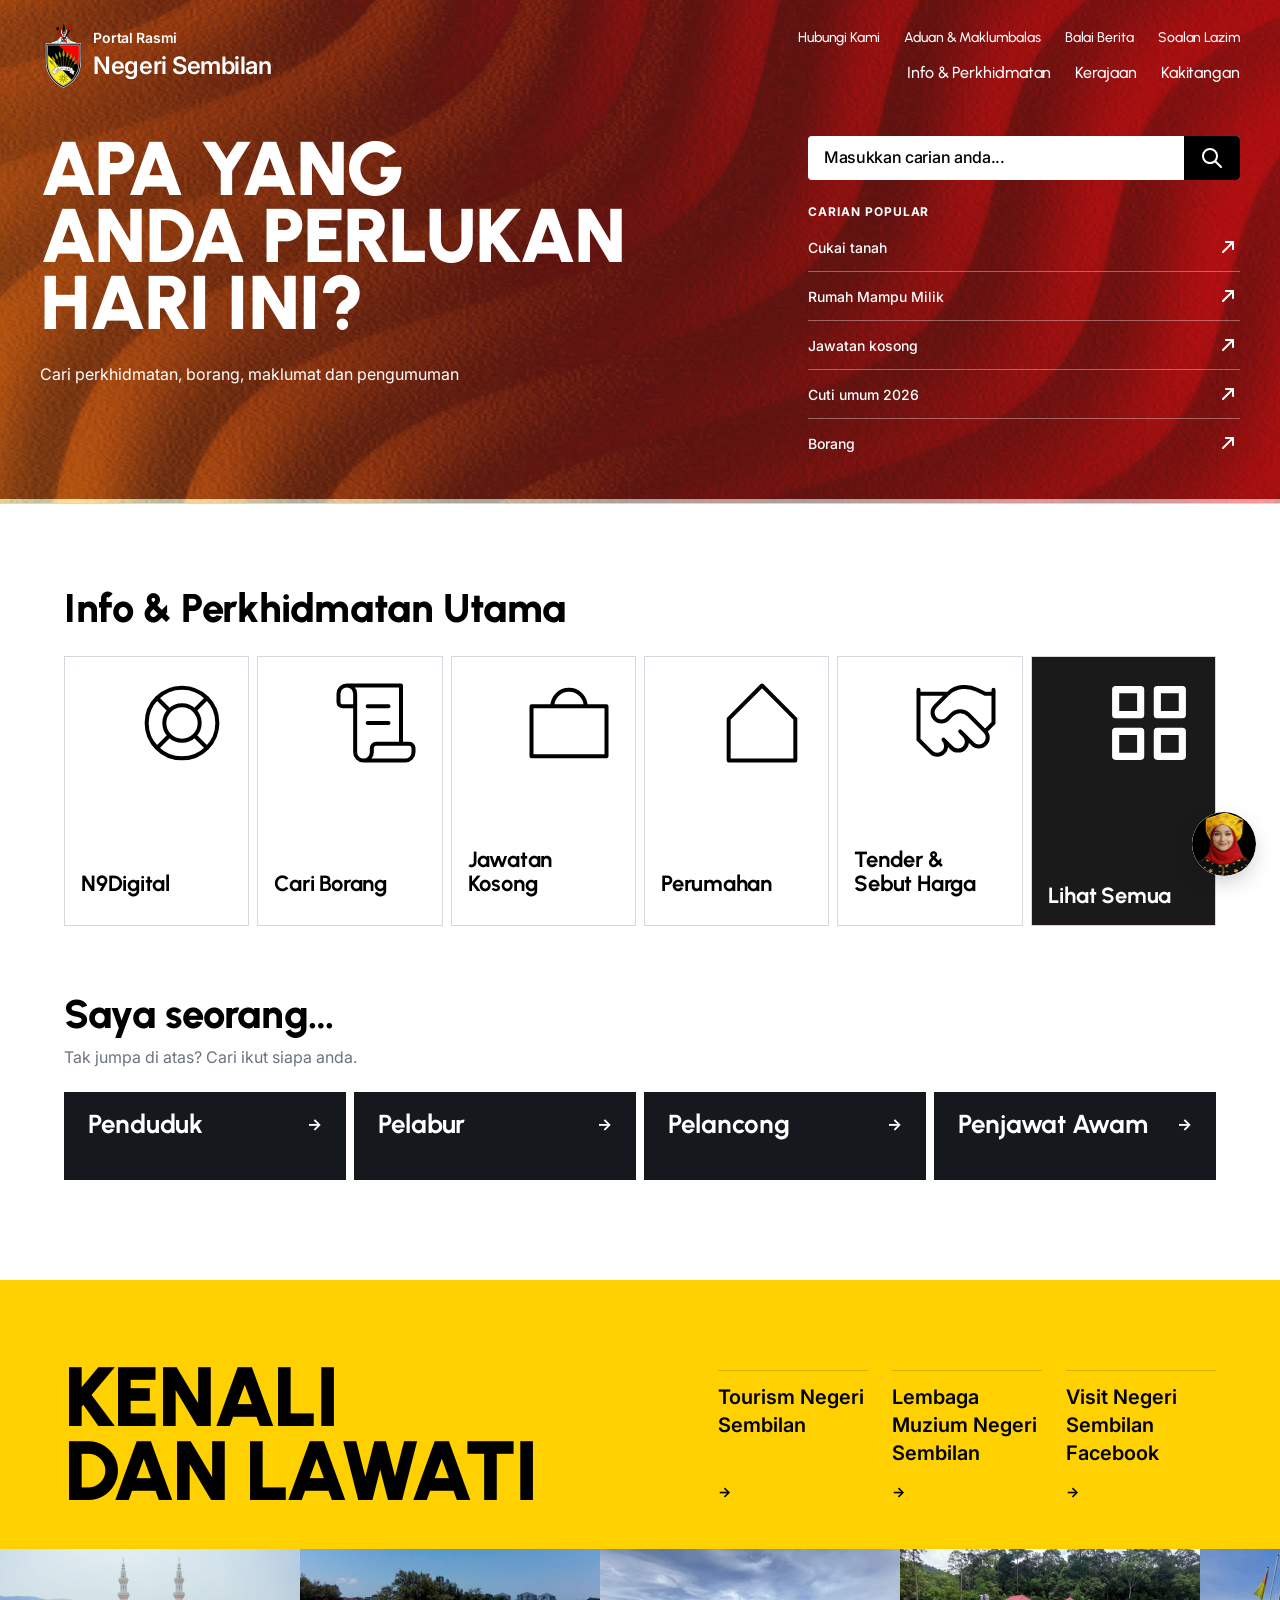
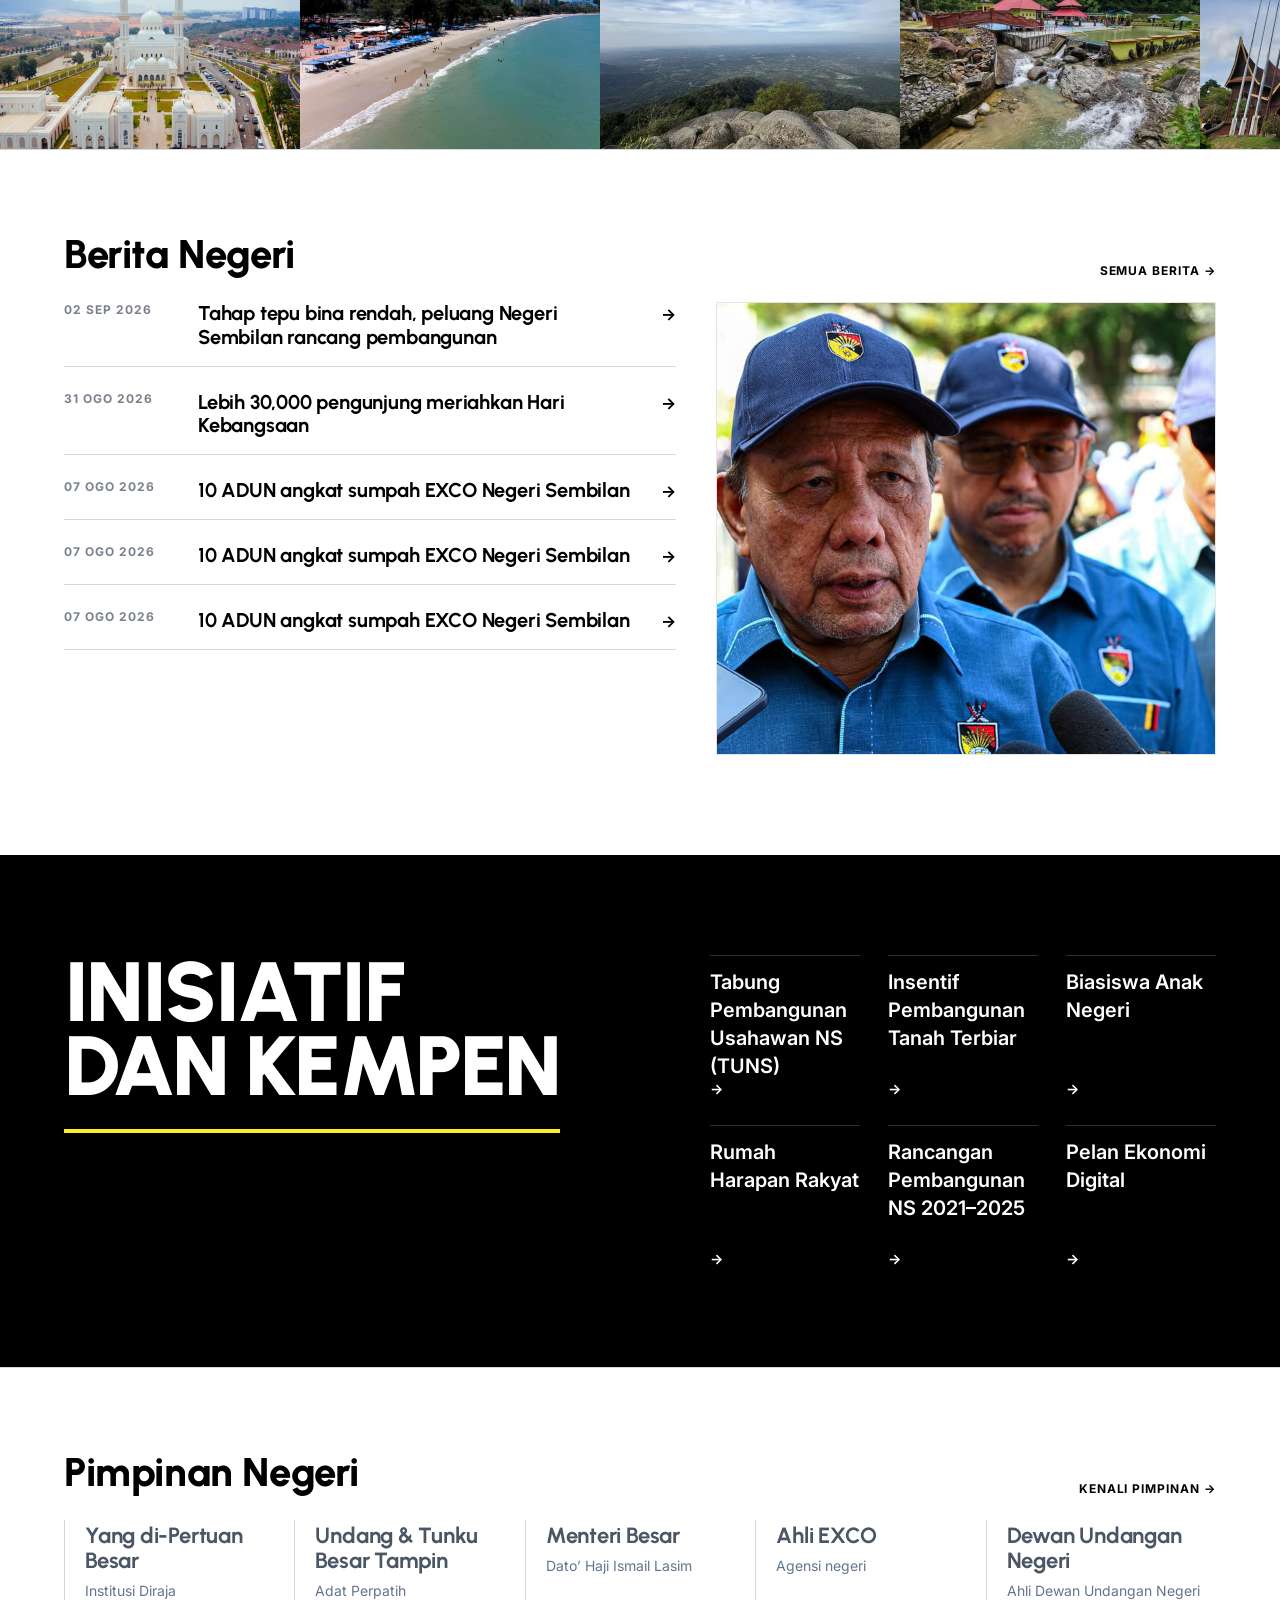
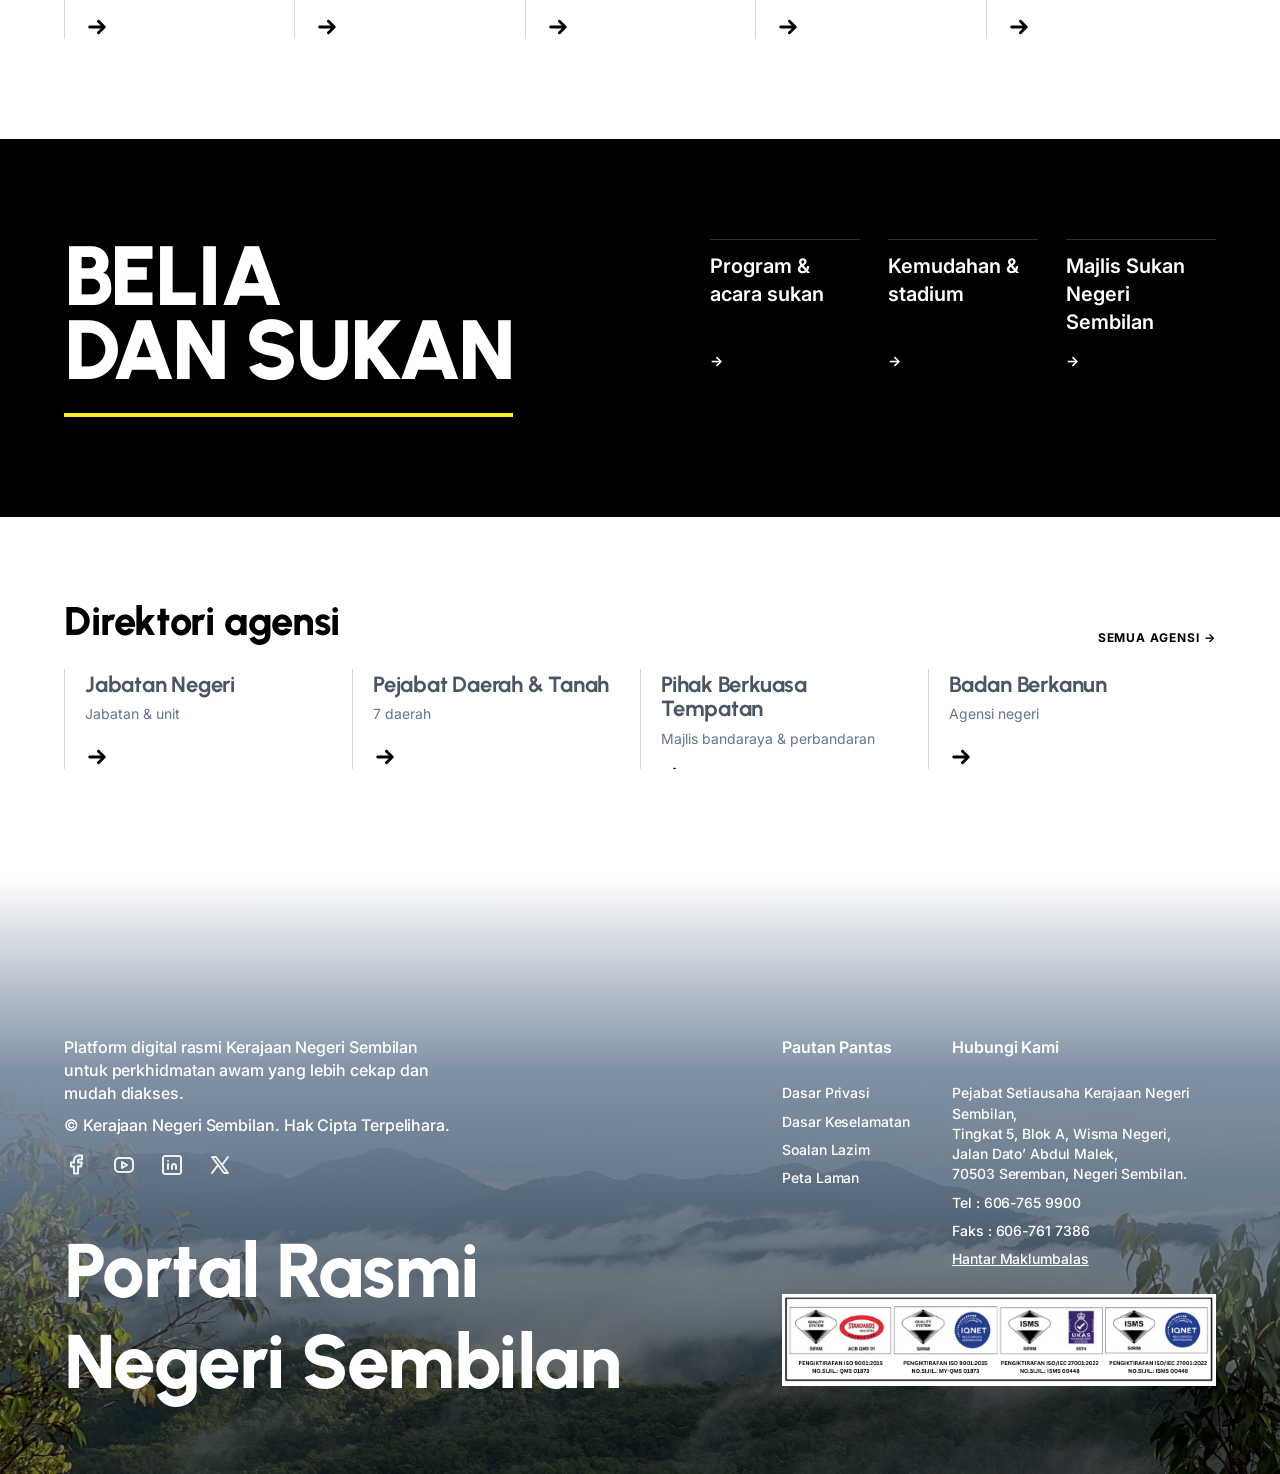
==== commit 357dbceb: "chatbot placeholder" ====
--- a/index.html
+++ b/index.html
@@ -749,6 +749,11 @@
   </div>
 </footer>
 
+<!-- ===== Chatbot launcher · placeholder ===== -->
+<button class="chatbot" type="button" aria-label="Buka sembang bantuan">
+  <img src="assets/img/chatbot-avatar.png" alt="" width="64" height="64">
+</button>
+
 <script src="js/reveal.js"></script>
 <script src="js/megamenu.js"></script>
 </body>
--- a/css/components.css
+++ b/css/components.css
@@ -753,14 +753,26 @@
 .masthead__nav a,
 .popular a span,
 .news__title,
-.footer__col a:not(.underline) {
+.footer__col a:not(.underline),
+/* Kerajaan page. Listed here rather than in kerajaan.css so the sweep has
+   one definition: the duration and easing cannot drift between pages. */
+.crumb a,
+.urusan__agency-name,
+.gov-card__cta,
+.explore__link > span:first-child,
+.explore__cta {
   position: relative;
 }
 
 .masthead__nav a::after,
 .popular a span::after,
 .news__title::after,
-.footer__col a:not(.underline)::after {
+.footer__col a:not(.underline)::after,
+.crumb a::after,
+.urusan__agency-name::after,
+.gov-card__cta::after,
+.explore__link > span:first-child::after,
+.explore__cta::after {
   content: "";
   position: absolute;
   left: 0;
@@ -777,7 +789,12 @@
 .masthead__nav a::after,
 .popular a span::after { margin-top: 4px; }
 .news__title::after,
-.footer__col a:not(.underline)::after { margin-top: 3px; }
+.footer__col a:not(.underline)::after,
+.crumb a::after,
+.urusan__agency-name::after,
+.gov-card__cta::after,
+.explore__link > span:first-child::after,
+.explore__cta::after { margin-top: 3px; }
 
 .masthead__nav a:hover::after,
 .masthead__nav a:focus-visible::after,
@@ -786,7 +803,17 @@
 .news__item:hover .news__title::after,
 .news__item:focus-visible .news__title::after,
 .footer__col a:not(.underline):hover::after,
-.footer__col a:not(.underline):focus-visible::after { transform: scaleX(1); }
+.footer__col a:not(.underline):focus-visible::after,
+.crumb a:hover::after,
+.crumb a:focus-visible::after,
+.urusan__row:hover .urusan__agency-name::after,
+.urusan__row:focus-visible .urusan__agency-name::after,
+.gov-card__cta:hover::after,
+.gov-card__cta:focus-visible::after,
+.explore__link:hover > span:first-child::after,
+.explore__link:focus-visible > span:first-child::after,
+.explore__cta:hover::after,
+.explore__cta:focus-visible::after { transform: scaleX(1); }
 
 /* Footer links hug their text rather than the column they sit in. */
 .footer__col a { width: fit-content; }
@@ -796,7 +823,55 @@
   .popular a span::after,
   .news__title::after,
   .footer__col a:not(.underline)::after,
-  .lk::before { transition: none; }
+  .crumb a::after,
+  .urusan__agency-name::after,
+  .gov-card__cta::after,
+  .explore__link > span:first-child::after,
+  .explore__cta::after,
+  .lk::before,
+  .chatbot { transition: none; }
+}
+
+/* ===== Chatbot launcher ================================================== */
+
+/* Placeholder for the assistant: avatar only, no behaviour behind it yet.
+
+   Fixed rather than sticky — it has to hold its corner through the whole
+   scroll, and sticky only pins inside its own scroll container.
+
+   z-index 9 puts it under the megamenu scrim (10) and the masthead zone
+   (20), so an open menu dims and covers it instead of leaving a face
+   floating over the panel. */
+.chatbot {
+  position: fixed;
+  right: 24px;
+  bottom: 24px;
+  z-index: 9;
+  width: 64px;
+  height: 64px;
+  padding: 0;
+  overflow: hidden;
+  border: 0;
+  border-radius: 50%;
+  background: var(--n9-light);
+  box-shadow: 0 8px 24px -6px rgba(0, 0, 0, 0.28);
+  cursor: pointer;
+  transition: transform var(--dur-fast) var(--ease-out),
+              box-shadow var(--dur-fast) var(--ease-out);
+}
+
+.chatbot img {
+  display: block;
+  width: 100%;
+  height: 100%;
+  border-radius: 50%;
+  object-fit: cover;
+}
+
+.chatbot:hover,
+.chatbot:focus-visible {
+  transform: translateY(-2px);
+  box-shadow: 0 12px 28px -6px rgba(0, 0, 0, 0.34);
 }
 
 /* ===== Responsive ======================================================== */
--- a/css/megamenu.css
+++ b/css/megamenu.css
@@ -16,6 +16,7 @@
   top: 88px;            /* masthead: 24px padding + 64px row */
   left: 0;
   width: 100%;
+  overflow: hidden;      /* keeps the full-bleed motif off the page scrollbar */
   background: var(--n9-light);
   box-shadow: 0 12px 28px -6px rgba(0, 0, 0, 0.12);
   color: var(--ink);
@@ -23,17 +24,25 @@
 
 .megamenu[hidden] { display: none; }
 
-/* Bunga lada lattice. It belongs to the 1280 container, not the full bleed:
-   the shader's fade is measured against the panel, so letting the motif run
-   the whole viewport drifts the clear centre off the content and bleeds
-   flowers in behind the text. Outside the container the background stays plain. */
+/* Bunga lada lattice. Densest against the right edge and gone by the middle
+   of the panel, so the motif never sits behind the rail or the pane copy —
+   the same read as the Kerajaan page header.
+
+   It breaks out of the 1280 container to the full viewport width. The fade
+   now runs to a screen edge rather than a radial centre, so stopping it at
+   the container would leave a column of flowers cut off at full strength on
+   anything wider than the frame. .megamenu clips the overflow. */
 .megamenu__motif {
   position: absolute;
-  inset: 0;
+  top: 0;
+  bottom: 0;
+  left: 50%;
+  width: 100vw;
+  transform: translateX(-50%);
   background: url("../assets/img/bunga-lada.svg") repeat;
   background-size: 228px 228px;
-  -webkit-mask-image: radial-gradient(farthest-corner at 54% 44%, transparent 30%, #000 105%);
-  mask-image: radial-gradient(farthest-corner at 54% 44%, transparent 30%, #000 105%);
+  -webkit-mask-image: linear-gradient(to left, rgb(0 0 0) 0%, rgb(0 0 0 / 0.72) 21%, rgb(0 0 0 / 0) 50%);
+  mask-image: linear-gradient(to left, rgb(0 0 0) 0%, rgb(0 0 0 / 0.72) 21%, rgb(0 0 0 / 0) 50%);
   pointer-events: none;
 }
 
@@ -96,20 +105,43 @@
   line-height: normal;
   color: #0a0a0a;
 }
-.mm-section-link::after {
-  content: "";
-  position: absolute;
-  left: 0;
-  bottom: -4px;
-  width: 100%;
-  height: 2px;
-  background: var(--n9-red);
-  transform: scaleX(0);
-  transform-origin: left center;
-  transition: transform var(--dur-sweep) var(--ease-in);
-}
-.mm-section-link:hover::after,
-.mm-section-link:focus-visible::after { transform: scaleX(1); }
+/* Hover fills the words themselves with red, left to right. The gradient is
+   three link-widths with a wide feather through the middle, so what crosses
+   the text is a soft edge rather than a hard boundary — red smoke drifting
+   across rather than a progress bar.
+
+   Behind @supports because text painted by background-clip has to be
+   transparent, and transparent text with no painted background is an
+   invisible link. */
+@supports (background-clip: text) or (-webkit-background-clip: text) {
+  .mm-section-link {
+    background-image: linear-gradient(
+      to right,
+      var(--n9-red) 0%,
+      var(--n9-red) 33.33%,
+      #0a0a0a 66.67%,
+      #0a0a0a 100%
+    );
+    background-repeat: no-repeat;
+    /* Three element-widths: a red third, a feather exactly one width wide,
+       then a dark third. At rest only the dark third is over the text and
+       at the end only the red one, so the feather is the whole animation
+       and neither end state shows a half-tinted word. */
+    background-size: 300% 100%;
+    background-position: 100% 0;
+    -webkit-background-clip: text;
+    background-clip: text;
+    color: transparent;
+    -webkit-text-fill-color: transparent;
+    transition: background-position var(--dur-sweep) var(--ease-in);
+  }
+  .mm-section-link:hover,
+  .mm-section-link:focus-visible { background-position: 0 0; }
+
+  @media (prefers-reduced-motion: reduce) {
+    .mm-section-link { transition: none; }
+  }
+}
 
 /* ---- Rail ---------------------------------------------------------------- */
 
